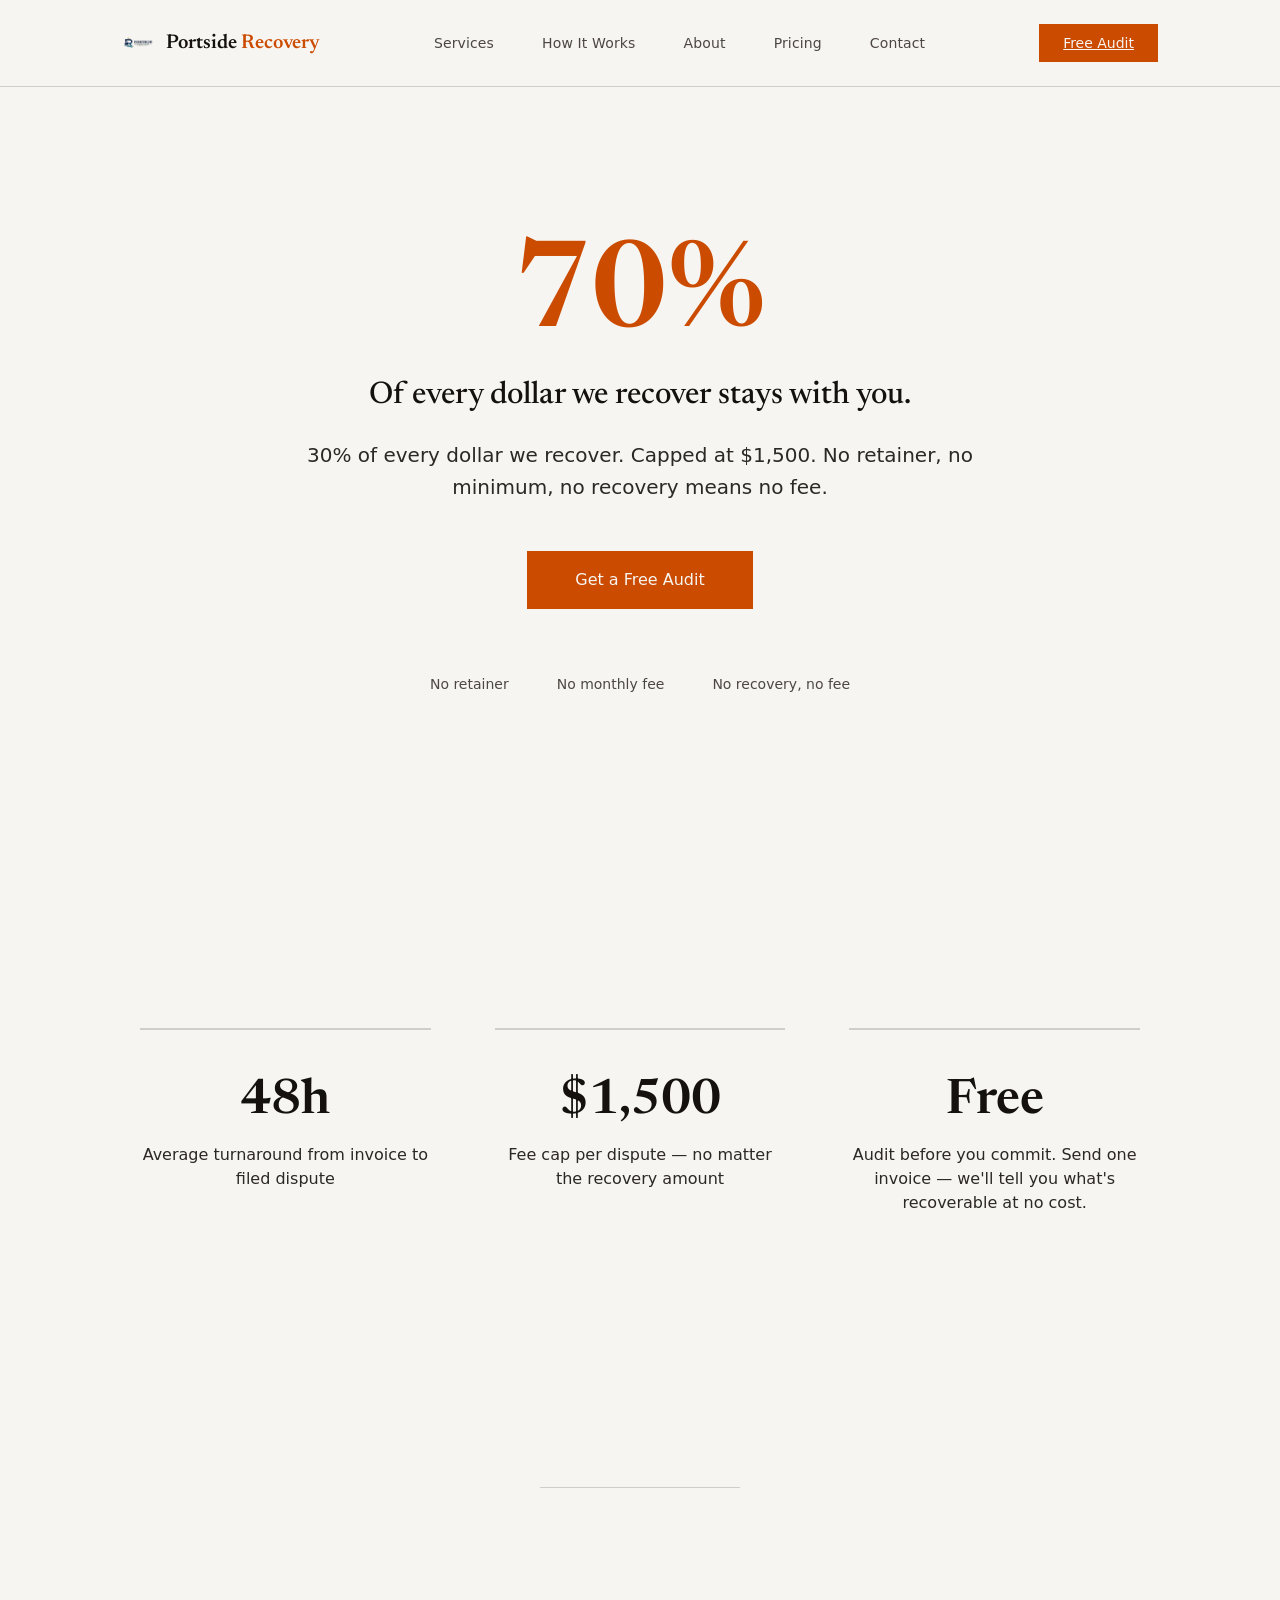
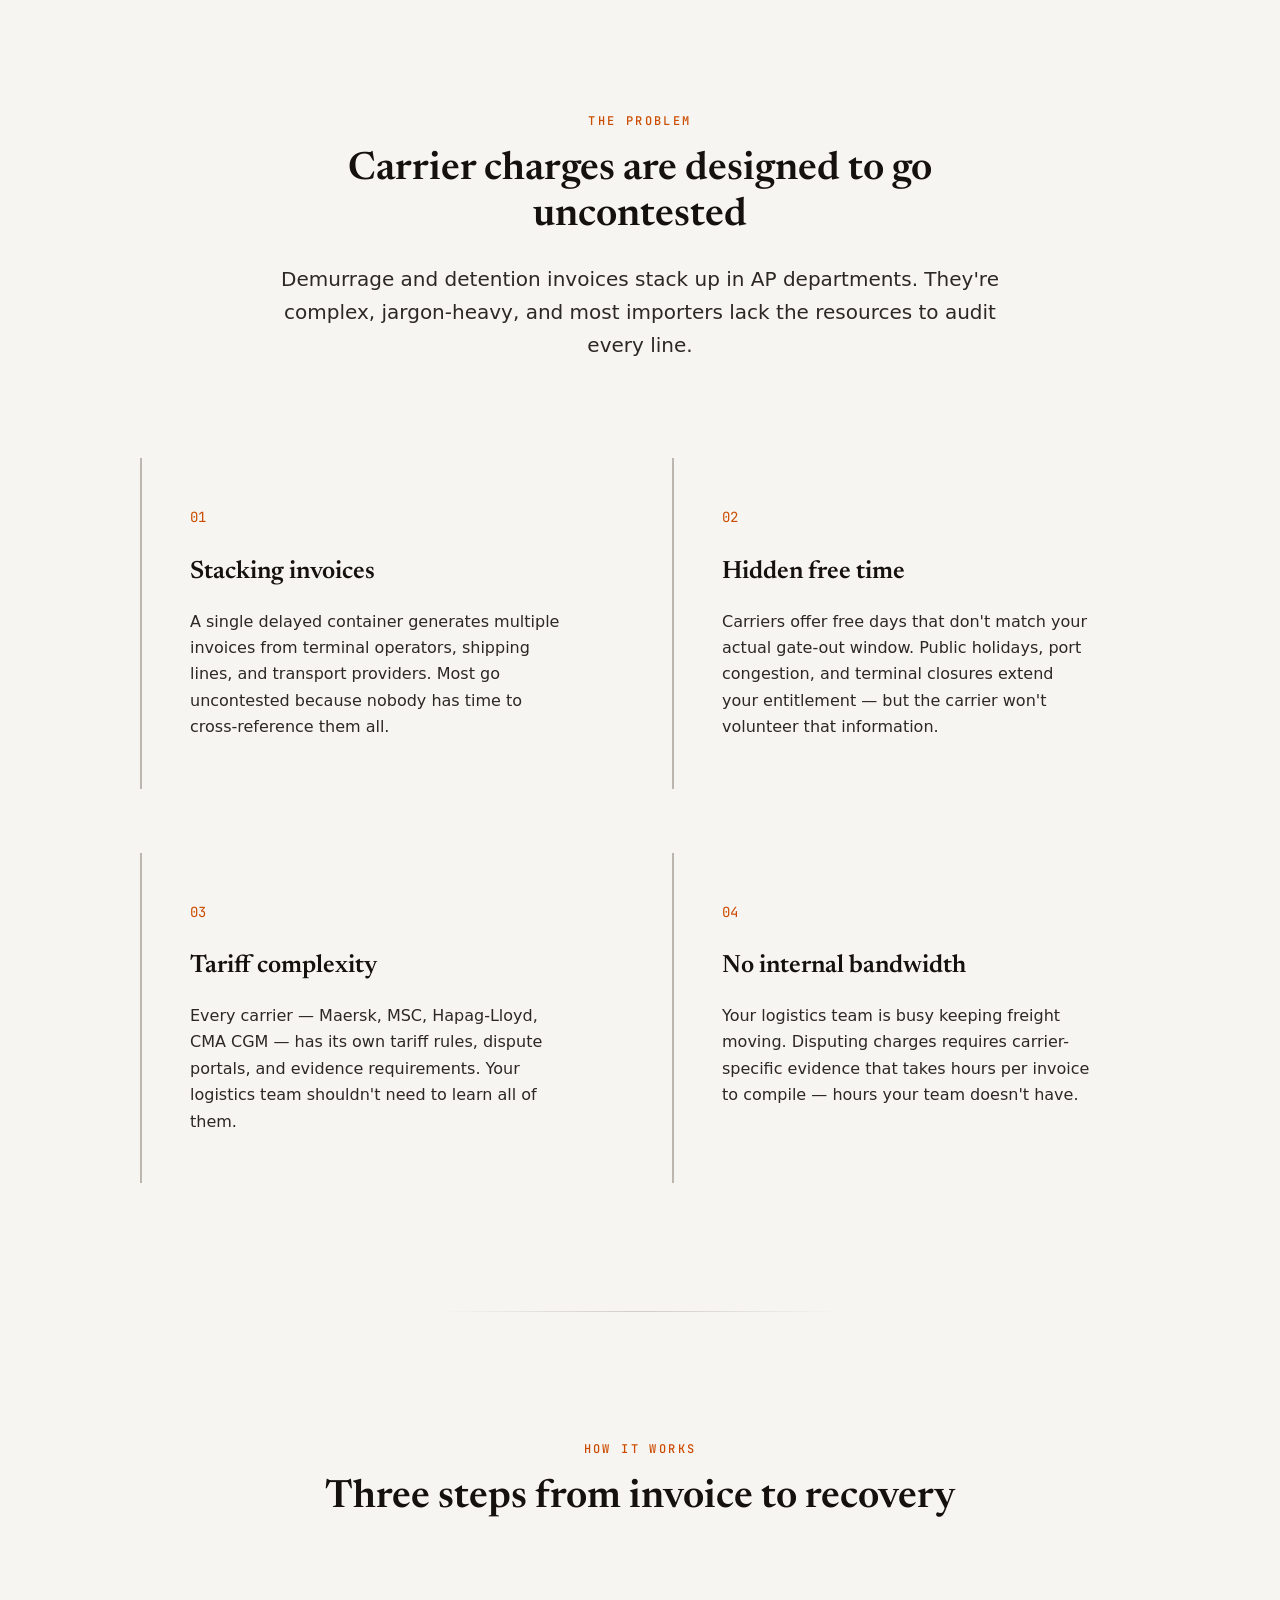
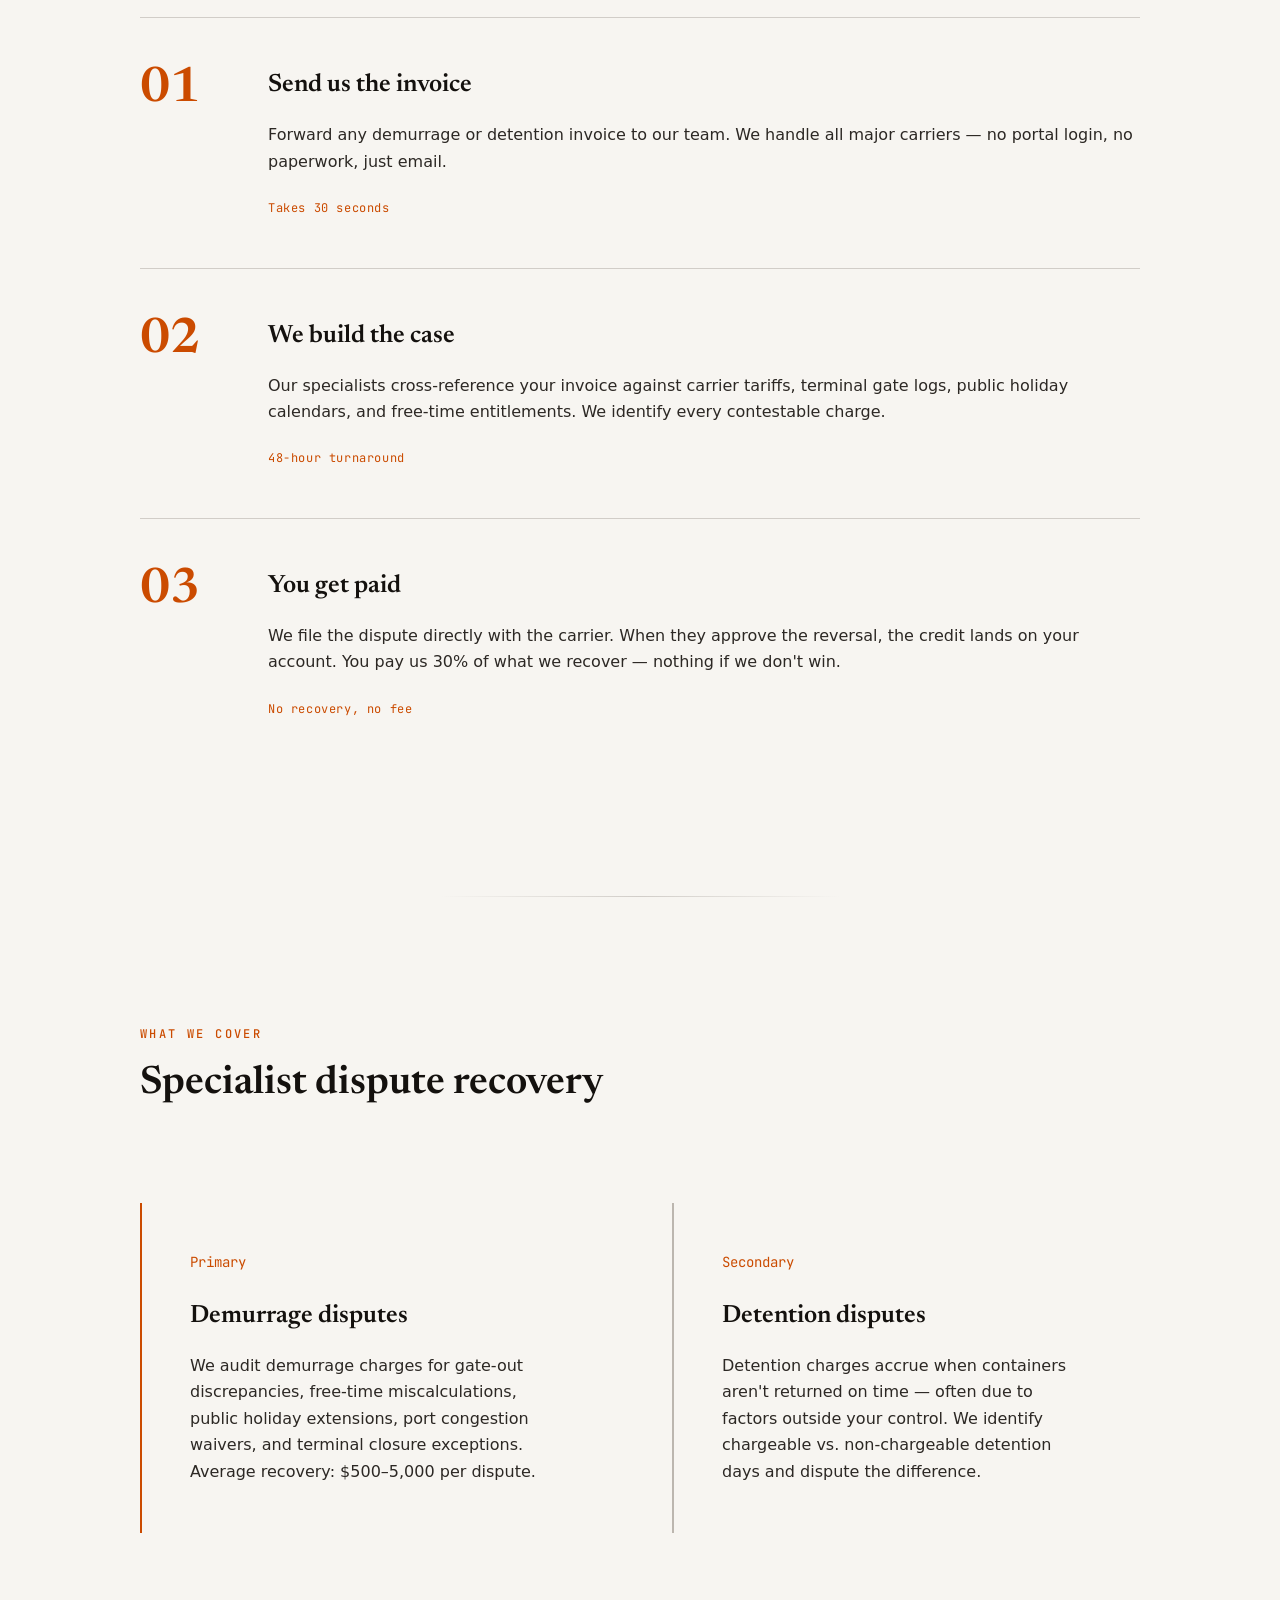
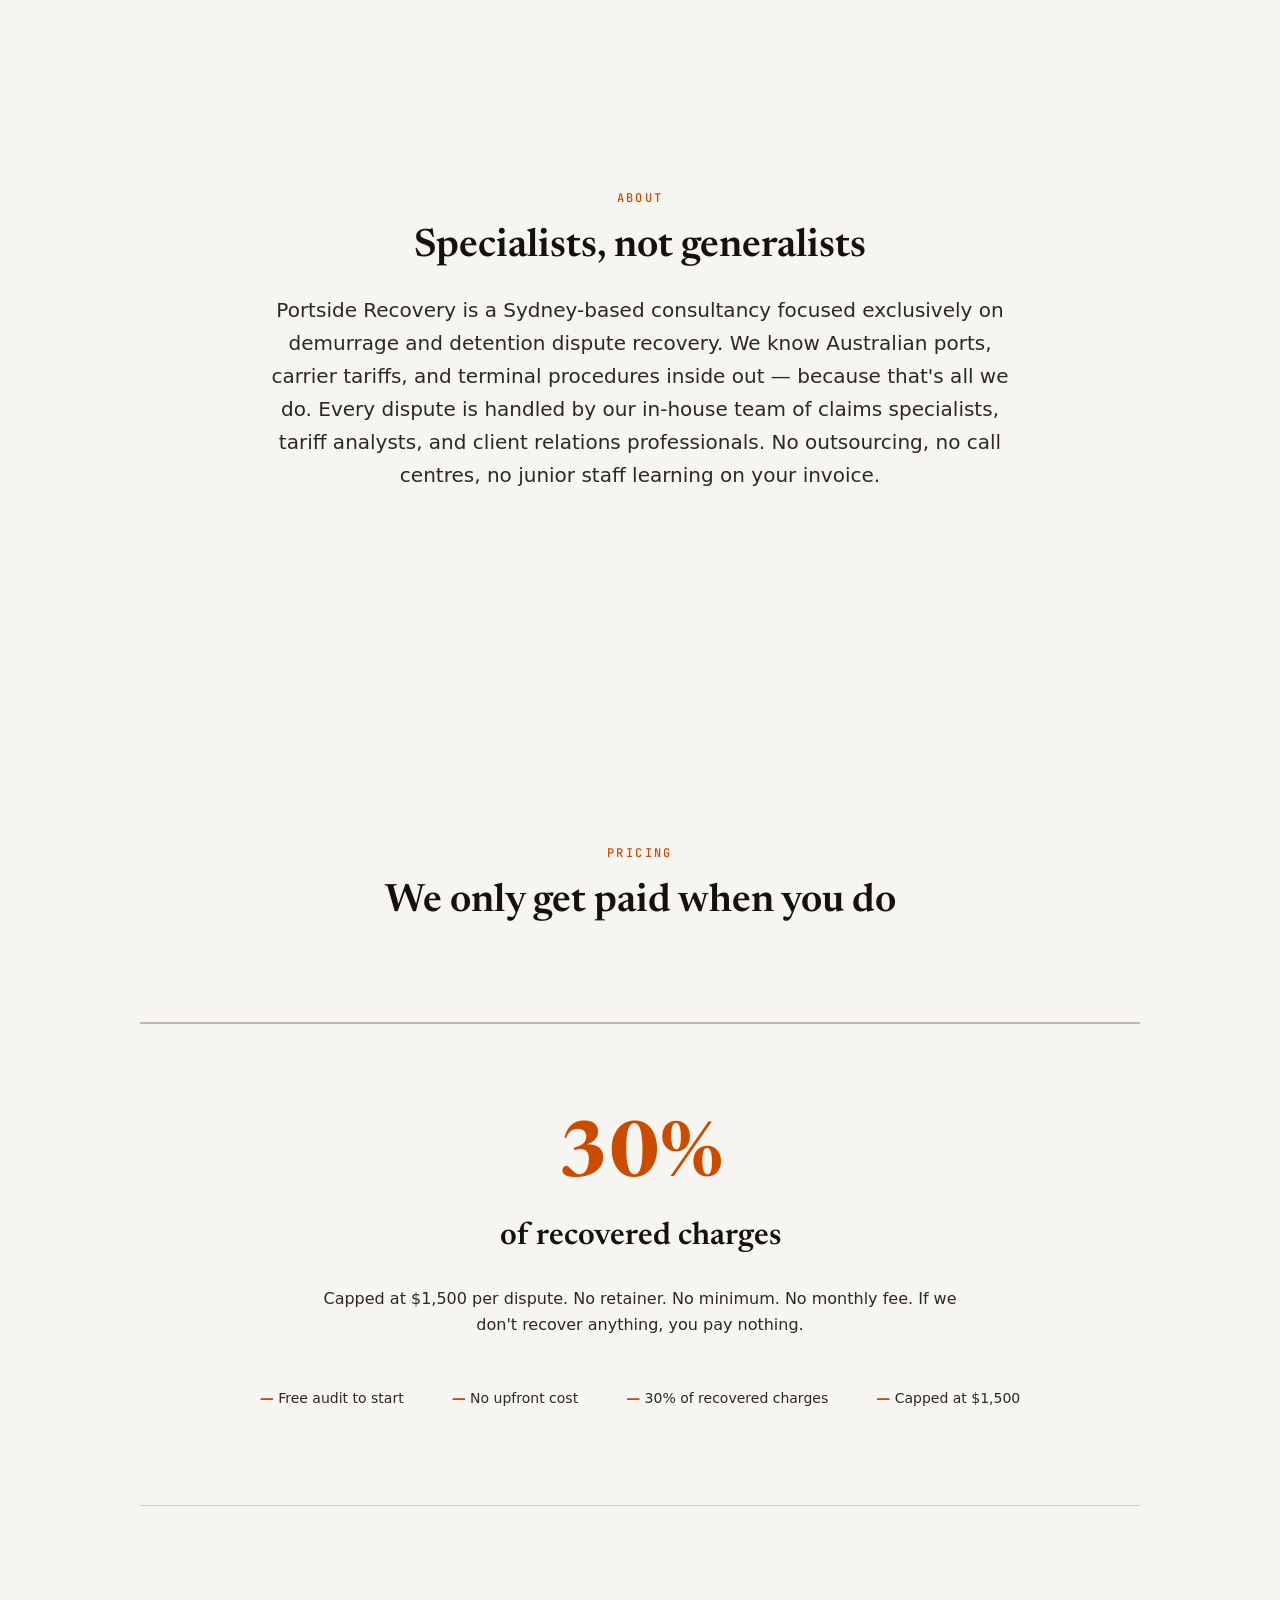
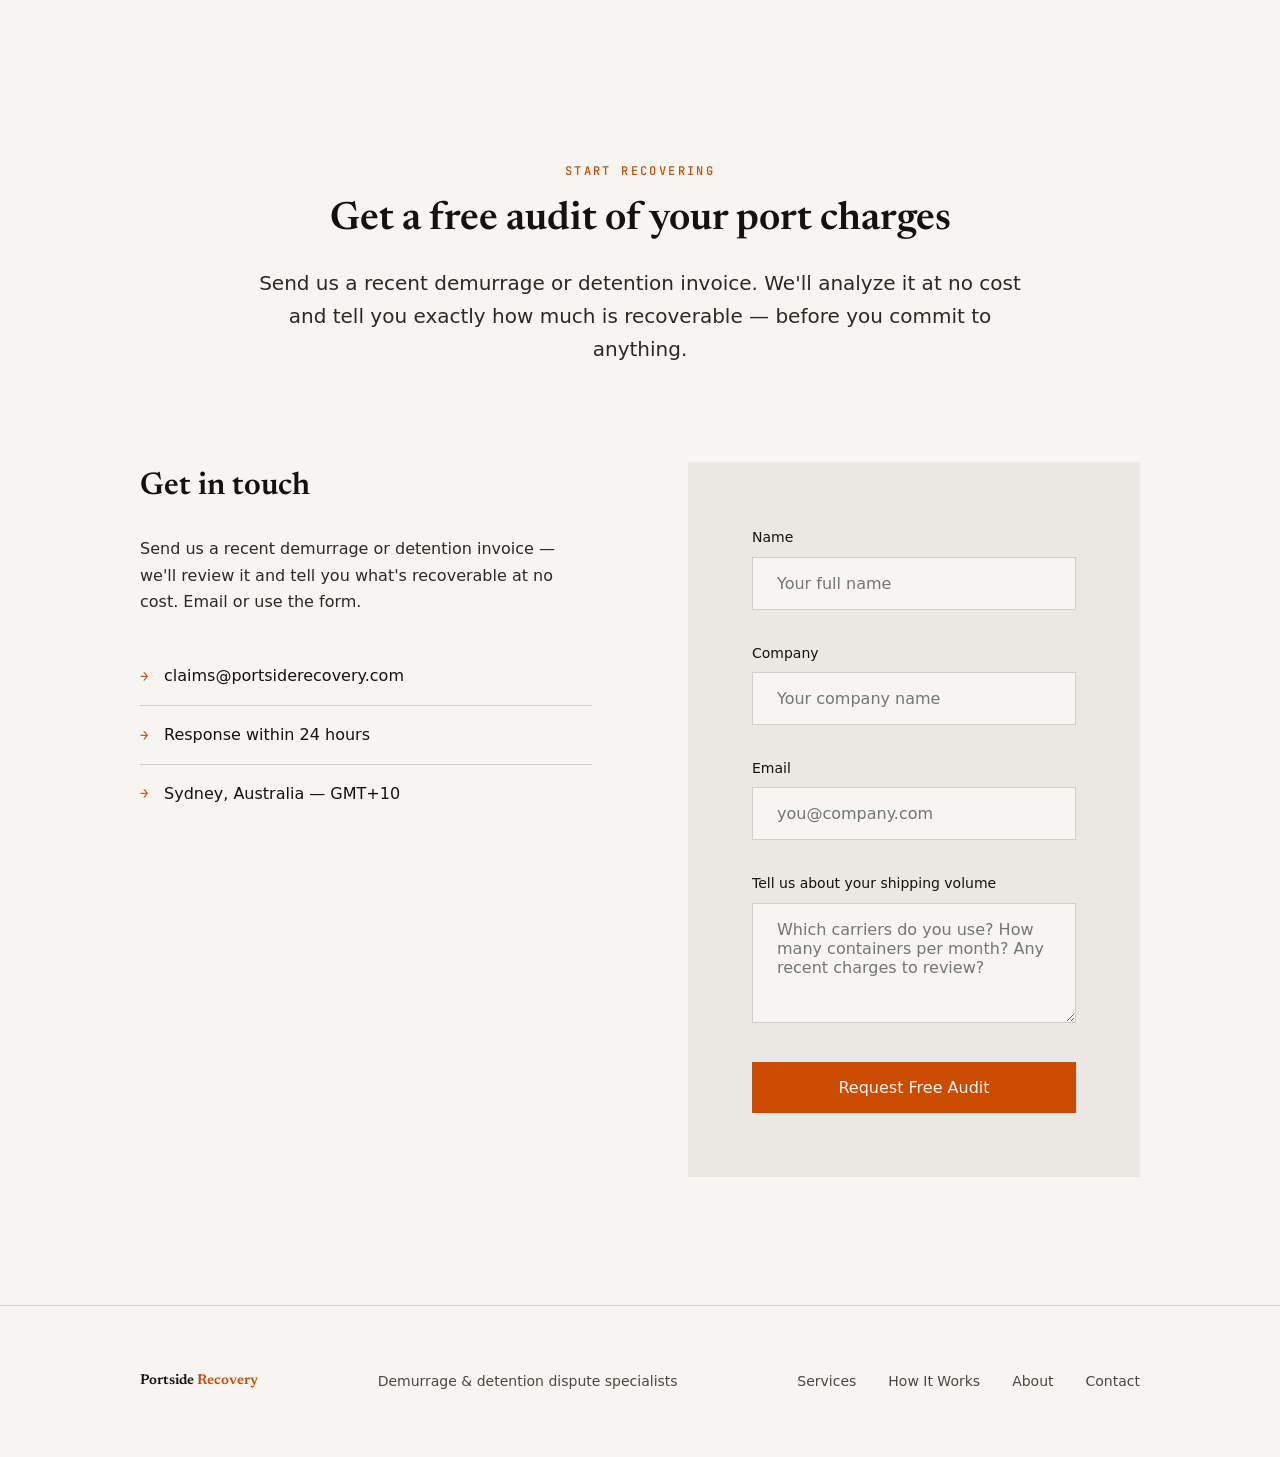
==== index.html @ 6f2d4f92 "Portside Recovery — Stat-Led Hallmark redesign - Stat-Led macrostructure, Newsprint theme - Fraunces" ====
<!DOCTYPE html>
<html lang="en">
<head>
  <meta charset="UTF-8">
  <meta name="viewport" content="width=device-width, initial-scale=1.0">
  <title>Portside Recovery — Demurrage Dispute Specialists</title>
  <meta name="description" content="Portside Recovery is an Australian logistics cost recovery consultancy. We dispute carrier demurrage and detention charges on behalf of importers — no recovery, no fee.">
  <link rel="icon" type="image/png" sizes="32x32" href="favicon-32.png">
  <link rel="apple-touch-icon" sizes="180x180" href="apple-touch-icon.png">
  <link rel="preconnect" href="https://fonts.googleapis.com">
  <link rel="preconnect" href="https://fonts.gstatic.com" crossorigin>
  <link href="https://fonts.googleapis.com/css2?family=Newsreader:ital,opsz,wght@0,6..72,400;0,6..72,500;0,6..72,600;0,6..72,700;1,6..72,400&family=JetBrains+Mono:wght@400;500&display=swap" rel="stylesheet">
  <link href="https://api.fontshare.com/v2/css?f[]=switzer@300,400,500,600,700&display=swap" rel="stylesheet">
  <link rel="stylesheet" href="tokens.css">
</head>
<body>

  <!-- N1a Minimal Nav -->
  <nav class="nav">
    <div class="nav-inner">
      <a href="#" class="nav-brand">
        <img src="logo.png" alt="Portside Recovery" class="nav-logo">
        <span class="nav-name">Portside <span>Recovery</span></span>
      </a>
      <ul class="nav-links">
        <li><a href="#what-we-do">Services</a></li>
        <li><a href="#how-it-works">How It Works</a></li>
        <li><a href="#about">About</a></li>
        <li><a href="#pricing">Pricing</a></li>
        <li><a href="#contact">Contact</a></li>
      </ul>
      <a href="#contact" class="nav-cta">Free Audit</a>
      <button class="nav-hamburger" id="hamburger" aria-label="Menu">☰</button>
    </div>
  </nav>

  <!-- Stat-Led Hero -->
  <section class="stat-hero">
    <div class="stat-hero-inner">
      <div class="stat-figure">70%</div>
      <h1 class="stat-headline">Of every dollar we recover stays with you.</h1>
      <p class="stat-qualifier">30% of every dollar we recover. Capped at $1,500. No retainer, no minimum, no recovery means no fee.</p>
      <a href="#contact" class="stat-cta">Get a Free Audit</a>
      <div class="stat-trust">
        <span>No retainer</span>
        <span>No monthly fee</span>
        <span>No recovery, no fee</span>
      </div>
    </div>
  </section>

  <!-- Supporting Stats -->
  <section class="stat-section">
    <div class="stat-section-inner">
      <div class="stat-grid">
        <div class="stat-block reveal">
          <div class="stat-num">48h</div>
          <p class="stat-label">Average turnaround from invoice to filed dispute</p>
        </div>
        <div class="stat-block reveal">
          <div class="stat-num">$1,500</div>
          <p class="stat-label">Fee cap per dispute — no matter the recovery amount</p>
        </div>
        <div class="stat-block reveal">
          <div class="stat-num">Free</div>
          <p class="stat-label">Audit before you commit. Send one invoice — we'll tell you what's recoverable at no cost.</p>
        </div>
      </div>
    </div>
  </section>

  <hr class="stat-hairline">

  <!-- The Problem -->
  <section class="stat-section" id="what-we-do">
    <div class="stat-section-inner">
      <div class="section-head centered">
        <p class="section-label">The Problem</p>
        <h2 class="section-title">Carrier charges are designed to go uncontested</h2>
        <p class="section-subtitle">Demurrage and detention invoices stack up in AP departments. They're complex, jargon-heavy, and most importers lack the resources to audit every line.</p>
      </div>
      <div class="features-grid">
        <div class="feature reveal">
          <span class="feature-num">01</span>
          <h3 class="feature-title">Stacking invoices</h3>
          <p class="feature-text">A single delayed container generates multiple invoices from terminal operators, shipping lines, and transport providers. Most go uncontested because nobody has time to cross-reference them all.</p>
        </div>
        <div class="feature reveal">
          <span class="feature-num">02</span>
          <h3 class="feature-title">Hidden free time</h3>
          <p class="feature-text">Carriers offer free days that don't match your actual gate-out window. Public holidays, port congestion, and terminal closures extend your entitlement — but the carrier won't volunteer that information.</p>
        </div>
        <div class="feature reveal">
          <span class="feature-num">03</span>
          <h3 class="feature-title">Tariff complexity</h3>
          <p class="feature-text">Every carrier — Maersk, MSC, Hapag-Lloyd, CMA CGM — has its own tariff rules, dispute portals, and evidence requirements. Your logistics team shouldn't need to learn all of them.</p>
        </div>
        <div class="feature reveal">
          <span class="feature-num">04</span>
          <h3 class="feature-title">No internal bandwidth</h3>
          <p class="feature-text">Your logistics team is busy keeping freight moving. Disputing charges requires carrier-specific evidence that takes hours per invoice to compile — hours your team doesn't have.</p>
        </div>
      </div>
    </div>
  </section>

  <div class="section-divider"></div>

  <!-- How It Works -->
  <section class="stat-section" id="how-it-works">
    <div class="stat-section-inner">
      <div class="section-head centered">
        <p class="section-label">How It Works</p>
        <h2 class="section-title">Three steps from invoice to recovery</h2>
      </div>
      <div class="steps">
        <div class="step reveal">
          <div>
            <h3 class="step-title">Send us the invoice</h3>
            <p class="step-text">Forward any demurrage or detention invoice to our team. We handle all major carriers — no portal login, no paperwork, just email.</p>
            <span class="step-badge">Takes 30 seconds</span>
          </div>
        </div>
        <div class="step reveal">
          <div>
            <h3 class="step-title">We build the case</h3>
            <p class="step-text">Our specialists cross-reference your invoice against carrier tariffs, terminal gate logs, public holiday calendars, and free-time entitlements. We identify every contestable charge.</p>
            <span class="step-badge">48-hour turnaround</span>
          </div>
        </div>
        <div class="step reveal">
          <div>
            <h3 class="step-title">You get paid</h3>
            <p class="step-text">We file the dispute directly with the carrier. When they approve the reversal, the credit lands on your account. You pay us 30% of what we recover — nothing if we don't win.</p>
            <span class="step-badge">No recovery, no fee</span>
          </div>
        </div>
      </div>
    </div>
  </section>

  <div class="section-divider"></div>

  <!-- Services -->
  <section class="stat-section" id="services">
    <div class="stat-section-inner">
      <div class="section-head">
        <p class="section-label">What We Cover</p>
        <h2 class="section-title">Specialist dispute recovery</h2>
      </div>
      <div class="features-grid">
        <div class="feature reveal" style="border-left-color: var(--color-accent);">
          <span class="feature-num">Primary</span>
          <h3 class="feature-title">Demurrage disputes</h3>
          <p class="feature-text">We audit demurrage charges for gate-out discrepancies, free-time miscalculations, public holiday extensions, port congestion waivers, and terminal closure exceptions. Average recovery: $500–5,000 per dispute.</p>
        </div>
        <div class="feature reveal">
          <span class="feature-num">Secondary</span>
          <h3 class="feature-title">Detention disputes</h3>
          <p class="feature-text">Detention charges accrue when containers aren't returned on time — often due to factors outside your control. We identify chargeable vs. non-chargeable detention days and dispute the difference.</p>
        </div>
      </div>
    </div>
  </section>

  <!-- About -->
  <section class="stat-section" id="about">
    <div class="stat-section-inner">
      <div class="section-head centered">
        <p class="section-label">About</p>
        <h2 class="section-title">Specialists, not generalists</h2>
        <p class="section-subtitle">Portside Recovery is a Sydney-based consultancy focused exclusively on demurrage and detention dispute recovery. We know Australian ports, carrier tariffs, and terminal procedures inside out — because that's all we do. Every dispute is handled by our in-house team of claims specialists, tariff analysts, and client relations professionals. No outsourcing, no call centres, no junior staff learning on your invoice.</p>
      </div>
    </div>
  </section>

  <!-- Pricing -->
  <section class="stat-section" id="pricing">
    <div class="stat-section-inner">
      <div class="section-head centered">
        <p class="section-label">Pricing</p>
        <h2 class="section-title">We only get paid when you do</h2>
      </div>
      <div class="pricing-banner reveal">
        <div class="pricing-stat">30%</div>
        <p class="pricing-title">of recovered charges</p>
        <p class="pricing-detail">Capped at $1,500 per dispute. No retainer. No minimum. No monthly fee. If we don't recover anything, you pay nothing.</p>
        <div class="pricing-features">
          <span><span class="pricing-check">—</span> Free audit to start</span>
          <span><span class="pricing-check">—</span> No upfront cost</span>
          <span><span class="pricing-check">—</span> 30% of recovered charges</span>
          <span><span class="pricing-check">—</span> Capped at $1,500</span>
        </div>
      </div>
    </div>
  </section>

  <!-- Contact -->
  <section class="stat-section" id="contact">
    <div class="stat-section-inner">
      <div class="section-head centered">
        <p class="section-label">Start Recovering</p>
        <h2 class="section-title">Get a free audit of your port charges</h2>
        <p class="section-subtitle">Send us a recent demurrage or detention invoice. We'll analyze it at no cost and tell you exactly how much is recoverable — before you commit to anything.</p>
      </div>
      <div class="contact-grid">
        <div class="contact-info reveal">
          <h3>Get in touch</h3>
          <p>Send us a recent demurrage or detention invoice — we'll review it and tell you what's recoverable at no cost. Email or use the form.</p>
          <ul class="contact-list">
            <li><span class="contact-icon">→</span> claims@portsiderecovery.com</li>
            <li><span class="contact-icon">→</span> Response within 24 hours</li>
            <li><span class="contact-icon">→</span> Sydney, Australia — GMT+10</li>
          </ul>
        </div>
        <form class="contact-form reveal" id="contactForm">
          <div class="form-group"><label class="form-label" for="name">Name</label><input class="form-input" type="text" id="name" placeholder="Your full name" required></div>
          <div class="form-group"><label class="form-label" for="company">Company</label><input class="form-input" type="text" id="company" placeholder="Your company name" required></div>
          <div class="form-group"><label class="form-label" for="email">Email</label><input class="form-input" type="email" id="email" placeholder="you@company.com" required></div>
          <div class="form-group"><label class="form-label" for="message">Tell us about your shipping volume</label><textarea class="form-textarea" id="message" placeholder="Which carriers do you use? How many containers per month? Any recent charges to review?" required></textarea></div>
          <button type="submit" class="form-submit">Request Free Audit</button>
          <p class="form-success" id="formSuccess">Thanks — we'll review your enquiry and get back to you within 24 hours.</p>
        </form>
      </div>
    </div>
  </section>

  <!-- Footer (Ft2) -->
  <footer class="footer">
    <div class="footer-inner">
      <span class="footer-brand">Portside <span>Recovery</span></span>
      <span>Demurrage &amp; detention dispute specialists</span>
      <ul class="footer-links">
        <li><a href="#what-we-do">Services</a></li>
        <li><a href="#how-it-works">How It Works</a></li>
        <li><a href="#about">About</a></li>
        <li><a href="#contact">Contact</a></li>
      </ul>
    </div>
  </footer>

  <script>
    // Scroll reveal
    const observer = new IntersectionObserver((entries) => {
      entries.forEach(e => { if (e.isIntersecting) e.target.classList.add('visible'); });
    }, { threshold: 0.12, rootMargin: '0px 0px -30px 0px' });
    document.querySelectorAll('.reveal').forEach(el => observer.observe(el));

    // Active nav
    const sections = document.querySelectorAll('section[id]');
    const navs = document.querySelectorAll('.nav-links a');
    window.addEventListener('scroll', () => {
      let c = '';
      sections.forEach(s => { if (window.scrollY >= s.offsetTop - 140) c = s.getAttribute('id'); });
      navs.forEach(l => l.classList.toggle('active', l.getAttribute('href') === '#' + c));
    });

    // Contact form — show success message
    document.getElementById('contactForm').addEventListener('submit', function(e) {
      e.preventDefault();
      this.querySelector('.form-submit').textContent = 'Sent ✓';
      this.querySelector('.form-submit').style.background = 'var(--color-ink)';
      document.getElementById('formSuccess').classList.add('visible');
    });

    // Mobile hamburger
    const hamburger = document.getElementById('hamburger');
    const navLinks = document.querySelector('.nav-links');
    let menuOpen = false;
    hamburger.addEventListener('click', () => {
      menuOpen = !menuOpen;
      navLinks.style.display = menuOpen ? 'flex' : '';
      navLinks.style.flexDirection = menuOpen ? 'column' : '';
      navLinks.style.position = menuOpen ? 'absolute' : '';
      navLinks.style.top = menuOpen ? '68px' : '';
      navLinks.style.left = menuOpen ? '0' : '';
      navLinks.style.right = menuOpen ? '0' : '';
      navLinks.style.background = menuOpen ? 'var(--color-paper)' : '';
      navLinks.style.padding = menuOpen ? 'var(--space-lg) var(--space-lg)' : '';
      navLinks.style.gap = menuOpen ? 'var(--space-md)' : '';
      navLinks.style.borderBottom = menuOpen ? '1px solid var(--color-rule-dim)' : '';
    });
  </script>
</body>
</html>
---- tokens.css ----
/* Hallmark · genre: editorial · macrostructure: Stat-Led · theme: Newsprint · enrichment: none · nav: N1a · footer: Ft2
 * pre-emit critique: P5 H5 E5 S5 R5 V5
 * anchor hue: 45 (warm amber) · paper: oklch(96% 0.008 80) · ink: oklch(18% 0.008 70) · accent: oklch(58% 0.18 45)
 * display: Newsreader · body: Switzer · outlier: JetBrains Mono
 * diversification: differs from Marquee Hero / Almanac on macrostructure + paper band + display style
 */

:root {
  --color-paper:    oklch(97% 0.006 80);
  --color-paper-2:  oklch(93% 0.008 80);
  --color-paper-3:  oklch(88% 0.010 80);
  --color-rule:     oklch(78% 0.012 75);
  --color-rule-dim: oklch(85% 0.008 75);
  --color-neutral:  oklch(50% 0.010 70);
  --color-muted:    oklch(40% 0.010 65);
  --color-ink:      oklch(18% 0.008 70);
  --color-ink-dim:  oklch(28% 0.010 70);
  --color-accent:   oklch(58% 0.18 45);
  --color-accent-dim: oklch(50% 0.14 45);
  --color-focus:    oklch(65% 0.20 45);

  --font-display:  'Newsreader', 'Source Serif 4', ui-serif, Georgia, serif;
  --font-body:     'Switzer', 'Inter', system-ui, -apple-system, sans-serif;
  --font-outlier:  'JetBrains Mono', ui-monospace, 'Cascadia Code', monospace;

  --text-xs:     0.75rem;
  --text-sm:     0.875rem;
  --text-base:   1rem;
  --text-lg:     1.25rem;
  --text-xl:     1.563rem;
  --text-2xl:    1.953rem;
  --text-3xl:    2.441rem;
  --text-4xl:    3.052rem;
  --text-display-s: 3.815rem;
  --text-display:   4.768rem;
  --text-display-l: 5.96rem;
  --text-display-xl: 7.45rem;

  --space-3xs: 0.25rem;
  --space-2xs: 0.5rem;
  --space-xs:  0.75rem;
  --space-sm:  1rem;
  --space-md:  1.5rem;
  --space-lg:  2rem;
  --space-xl:  3rem;
  --space-2xl: 4rem;
  --space-3xl: 6rem;
  --space-4xl: 8rem;

  --ease-out:    cubic-bezier(0.16, 1, 0.3, 1);
  --ease-in:     cubic-bezier(0.4, 0, 1, 1);
  --ease-in-out: cubic-bezier(0.65, 0, 0.35, 1);
  --dur-fast:    150ms;
  --dur-base:    300ms;
  --dur-slow:    600ms;
  --dur-counter: 500ms;

  --radius-sm:  2px;
  --radius-md:  4px;

  --measure: 65ch;
  --measure-wide: 75ch;
}

*, *::before, *::after { box-sizing: border-box; margin: 0; padding: 0; }

html {
  scroll-behavior: smooth;
  overflow-x: clip;
  background: var(--color-paper);
  color: var(--color-ink);
  -webkit-font-smoothing: antialiased;
}

body {
  overflow-x: clip;
  font-family: var(--font-body);
  font-size: var(--text-base);
  line-height: 1.6;
  font-weight: 400;
}

/* ── N1a Minimal Nav ──────────────────────── */
.nav {
  position: fixed;
  top: 0; left: 0; right: 0;
  z-index: 100;
  background: oklch(97% 0.006 80 / 0.92);
  backdrop-filter: blur(12px);
  -webkit-backdrop-filter: blur(12px);
  border-bottom: 1px solid var(--color-rule-dim);
}

.nav-inner {
  max-width: 1100px;
  margin: 0 auto;
  padding: var(--space-md) var(--space-lg);
  display: flex;
  align-items: center;
  justify-content: space-between;
}

.nav-brand {
  display: flex;
  align-items: center;
  gap: var(--space-xs);
  text-decoration: none;
}

.nav-logo { height: 32px; width: auto; }

.nav-name {
  font-family: var(--font-display);
  font-size: var(--text-lg);
  font-weight: 600;
  color: var(--color-ink);
}

.nav-name span { color: var(--color-accent); }

.nav-links {
  display: flex;
  gap: var(--space-xl);
  list-style: none;
}

.nav-links a {
  text-decoration: none;
  font-size: var(--text-sm);
  font-weight: 500;
  color: var(--color-muted);
  letter-spacing: 0.01em;
  transition: color var(--dur-fast) var(--ease-out);
}

.nav-links a:hover,
.nav-links a.active { color: var(--color-ink); }

.nav-cta {
  padding: var(--space-2xs) var(--space-md);
  font-family: var(--font-body);
  font-size: var(--text-sm);
  font-weight: 500;
  background: var(--color-accent);
  color: var(--color-paper);
  border: none;
  cursor: pointer;
  transition: background var(--dur-fast) var(--ease-out);
}

.nav-cta:hover { background: var(--color-accent-dim); }
.nav-cta:focus-visible { outline: 2px solid var(--color-focus); outline-offset: 2px; }

/* ── Stat-Led Hero ────────────────────────── */
.stat-hero {
  min-height: 100vh;
  display: flex;
  align-items: center;
  justify-content: center;
  padding: 120px var(--space-lg) 80px;
  background: var(--color-paper);
}

.stat-hero-inner {
  text-align: center;
  max-width: 700px;
}

.stat-figure {
  font-family: var(--font-display);
  font-size: clamp(var(--text-display-l), 14vw, var(--text-display-xl));
  font-weight: 600;
  line-height: 0.9;
  color: var(--color-accent);
  font-variant-numeric: tabular-nums;
  margin-bottom: var(--space-md);
}

.stat-headline {
  font-family: var(--font-display);
  font-size: var(--text-2xl);
  font-weight: 500;
  line-height: 1.25;
  color: var(--color-ink);
  margin-bottom: var(--space-md);
}

.stat-qualifier {
  font-size: var(--text-lg);
  color: var(--color-ink-dim);
  line-height: 1.6;
  max-width: var(--measure);
  margin: 0 auto var(--space-xl);
}

.stat-cta {
  display: inline-flex;
  align-items: center;
  gap: var(--space-2xs);
  padding: var(--space-sm) var(--space-xl);
  font-family: var(--font-body);
  font-size: var(--text-base);
  font-weight: 500;
  background: var(--color-accent);
  color: var(--color-paper);
  border: none;
  text-decoration: none;
  cursor: pointer;
  transition: background var(--dur-fast) var(--ease-out);
}

.stat-cta:hover { background: var(--color-accent-dim); }
.stat-cta:focus-visible { outline: 2px solid var(--color-focus); outline-offset: 2px; }

.stat-trust {
  display: flex;
  justify-content: center;
  gap: var(--space-xl);
  margin-top: var(--space-2xl);
  font-size: var(--text-sm);
  color: var(--color-muted);
  flex-wrap: wrap;
}

/* ── Supporting Stats ─────────────────────── */
.stat-section {
  padding: var(--space-4xl) var(--space-lg);
}

.stat-section-inner {
  max-width: 1000px;
  margin: 0 auto;
}

.stat-grid {
  display: grid;
  grid-template-columns: repeat(3, 1fr);
  gap: var(--space-2xl);
}

.stat-block {
  text-align: center;
  padding: var(--space-xl) 0;
  border-top: 2px solid var(--color-rule-dim);
}

.stat-num {
  font-family: var(--font-display);
  font-size: var(--text-4xl);
  font-weight: 600;
  color: var(--color-ink);
  line-height: 1;
  margin-bottom: var(--space-sm);
}

.stat-label {
  font-size: var(--text-base);
  color: var(--color-ink-dim);
  line-height: 1.5;
}

.stat-hairline {
  height: 1px;
  background: var(--color-rule-dim);
  border: none;
  margin: var(--space-3xl) auto;
  max-width: 200px;
}

/* ── Section Head ─────────────────────────── */
.section-head {
  margin-bottom: var(--space-3xl);
  max-width: var(--measure-wide);
}

.section-head.centered {
  text-align: center;
  margin-left: auto;
  margin-right: auto;
}

.section-label {
  font-family: var(--font-outlier);
  font-size: var(--text-xs);
  font-weight: 500;
  letter-spacing: 0.2em;
  text-transform: uppercase;
  color: var(--color-accent);
  margin-bottom: var(--space-sm);
}

.section-title {
  font-family: var(--font-display);
  font-size: var(--text-3xl);
  font-weight: 600;
  line-height: 1.18;
  color: var(--color-ink);
  margin-bottom: var(--space-md);
}

.section-subtitle {
  font-size: var(--text-lg);
  color: var(--color-ink-dim);
  line-height: 1.65;
}

/* ── Features ─────────────────────────────── */
.features-grid {
  display: grid;
  grid-template-columns: repeat(2, 1fr);
  gap: var(--space-2xl);
}

.feature {
  padding: var(--space-xl);
  border-left: 2px solid var(--color-rule);
}

.feature-num {
  font-family: var(--font-outlier);
  font-size: var(--text-sm);
  color: var(--color-accent);
  margin-bottom: var(--space-md);
  display: block;
}

.feature-title {
  font-family: var(--font-display);
  font-size: var(--text-xl);
  font-weight: 600;
  color: var(--color-ink);
  margin-bottom: var(--space-sm);
}

.feature-text {
  font-size: var(--text-base);
  color: var(--color-ink-dim);
  line-height: 1.65;
}

/* ── Steps ────────────────────────────────── */
.steps {
  counter-reset: step;
}

.step {
  padding: var(--space-xl) 0;
  border-top: 1px solid var(--color-rule-dim);
  counter-increment: step;
  display: grid;
  grid-template-columns: 80px 1fr;
  gap: var(--space-xl);
  align-items: start;
}

.step::before {
  content: '0' counter(step);
  font-family: var(--font-display);
  font-size: var(--text-4xl);
  font-weight: 600;
  color: var(--color-accent);
  line-height: 1;
}

.step-title {
  font-family: var(--font-display);
  font-size: var(--text-xl);
  font-weight: 600;
  color: var(--color-ink);
  margin-bottom: var(--space-sm);
}

.step-text {
  font-size: var(--text-base);
  color: var(--color-ink-dim);
  line-height: 1.65;
}

.step-badge {
  display: inline-block;
  margin-top: var(--space-md);
  font-family: var(--font-outlier);
  font-size: var(--text-xs);
  color: var(--color-accent);
  letter-spacing: 0.05em;
}

/* ── Pricing ──────────────────────────────── */
.pricing-banner {
  padding: var(--space-3xl) var(--space-2xl);
  text-align: center;
  border-top: 2px solid var(--color-rule);
  border-bottom: 1px solid var(--color-rule-dim);
}

.pricing-stat {
  font-family: var(--font-display);
  font-size: clamp(var(--text-4xl), 8vw, var(--text-display));
  font-weight: 700;
  color: var(--color-accent);
  line-height: 1;
  margin-bottom: var(--space-sm);
}

.pricing-title {
  font-family: var(--font-display);
  font-size: var(--text-2xl);
  font-weight: 600;
  color: var(--color-ink);
  margin-bottom: var(--space-md);
}

.pricing-detail {
  font-size: var(--text-base);
  color: var(--color-ink-dim);
  max-width: var(--measure);
  margin: 0 auto;
  line-height: 1.65;
}

.pricing-features {
  display: flex;
  justify-content: center;
  gap: var(--space-xl);
  margin-top: var(--space-xl);
  flex-wrap: wrap;
  font-size: var(--text-sm);
  color: var(--color-ink-dim);
}

.pricing-check { color: var(--color-accent); font-weight: 600; }

/* ── Contact ──────────────────────────────── */
.contact-grid {
  display: grid;
  grid-template-columns: 1fr 1fr;
  gap: var(--space-3xl);
  align-items: start;
}

.contact-info h3 {
  font-family: var(--font-display);
  font-size: var(--text-2xl);
  font-weight: 600;
  color: var(--color-ink);
  margin-bottom: var(--space-md);
}

.contact-info p {
  font-size: var(--text-base);
  color: var(--color-ink-dim);
  line-height: 1.65;
  margin-bottom: var(--space-lg);
}

.contact-list { list-style: none; }

.contact-list li {
  font-size: var(--text-base);
  color: var(--color-ink);
  padding: var(--space-sm) 0;
  border-bottom: 1px solid var(--color-rule-dim);
  display: flex;
  align-items: center;
  gap: var(--space-sm);
}

.contact-list li:last-child { border-bottom: none; }
.contact-icon { color: var(--color-accent); font-family: var(--font-outlier); font-size: var(--text-sm); }

.contact-form {
  padding: var(--space-2xl);
  background: var(--color-paper-2);
}

.form-group { margin-bottom: var(--space-lg); }

.form-label {
  display: block;
  font-size: var(--text-sm);
  font-weight: 500;
  color: var(--color-ink);
  margin-bottom: var(--space-2xs);
}

.form-input,
.form-textarea {
  width: 100%;
  padding: var(--space-sm) var(--space-md);
  background: var(--color-paper);
  border: 1px solid var(--color-rule-dim);
  color: var(--color-ink);
  font-family: var(--font-body);
  font-size: var(--text-base);
  transition: border-color var(--dur-fast) var(--ease-out);
  outline: none;
}

.form-input:focus,
.form-textarea:focus { border-color: var(--color-accent); }

.form-input:focus-visible,
.form-textarea:focus-visible {
  border-color: var(--color-accent);
  outline: 2px solid var(--color-focus);
  outline-offset: 1px;
}

.form-textarea { resize: vertical; min-height: 120px; }

.form-submit {
  width: 100%;
  padding: var(--space-sm) var(--space-xl);
  background: var(--color-accent);
  color: var(--color-paper);
  border: none;
  font-family: var(--font-body);
  font-size: var(--text-base);
  font-weight: 500;
  cursor: pointer;
  transition: background var(--dur-fast) var(--ease-out);
}

.form-submit:hover { background: var(--color-accent-dim); }
.form-submit:focus-visible { outline: 2px solid var(--color-focus); outline-offset: 2px; }

.form-success {
  display: none;
  margin-top: var(--space-md);
  padding: var(--space-sm) var(--space-md);
  background: var(--color-paper-2);
  border-left: 3px solid var(--color-accent);
  font-size: var(--text-sm);
  color: var(--color-ink);
  line-height: 1.5;
}

.form-success.visible { display: block; }

/* ── Mobile Nav ───────────────────────────── */
.nav-hamburger {
  display: none;
  background: none;
  border: none;
  cursor: pointer;
  padding: var(--space-2xs);
  color: var(--color-ink);
}

/* ── Divider ──────────────────────────────── */
.section-divider {
  height: 1px;
  background: linear-gradient(90deg, transparent, var(--color-rule-dim), transparent);
  border: none;
  max-width: 400px;
  margin: 0 auto;
}

/* ── Footer (Ft2) ─────────────────────────── */
.footer {
  border-top: 1px solid var(--color-rule-dim);
  padding: var(--space-2xl) var(--space-lg);
}

.footer-inner {
  max-width: 1000px;
  margin: 0 auto;
  display: flex;
  justify-content: space-between;
  align-items: center;
  flex-wrap: wrap;
  gap: var(--space-md);
  font-size: var(--text-sm);
  color: var(--color-muted);
}

.footer-brand {
  font-family: var(--font-display);
  font-weight: 600;
  color: var(--color-ink);
}

.footer-brand span { color: var(--color-accent); }

.footer-links { display: flex; gap: var(--space-lg); list-style: none; }

.footer-links a {
  color: var(--color-muted);
  text-decoration: none;
  transition: color var(--dur-fast) var(--ease-out);
}

.footer-links a:hover { color: var(--color-accent); }

/* ── Reveal ───────────────────────────────── */
.reveal {
  opacity: 0;
  transform: translateY(20px);
  transition: opacity var(--dur-slow) var(--ease-out),
              transform var(--dur-slow) var(--ease-out);
}

.reveal.visible { opacity: 1; transform: translateY(0); }

@media (prefers-reduced-motion: reduce) {
  .reveal { transition: opacity 150ms var(--ease-out); transform: none; }
  .reveal.visible { opacity: 1; }
  html { scroll-behavior: auto; }
}

/* ── Responsive ───────────────────────────── */
@media (max-width: 768px) {
  .stat-grid, .features-grid { grid-template-columns: 1fr; }
  .contact-grid { grid-template-columns: 1fr; }
  .step { grid-template-columns: 1fr; }
  .nav-links { display: none; }
  .nav-hamburger { display: block; }
  .section-head { text-align: left; }
  .stat-figure { font-size: clamp(var(--text-display), 12vw, var(--text-display-l)); }
}

@media (max-width: 414px) {
  .stat-hero { padding: 100px var(--space-md) 60px; }
  .stat-section { padding: var(--space-3xl) var(--space-md); }
  .section-title { font-size: var(--text-2xl); }
  .footer-inner { flex-direction: column; text-align: center; }
  .footer-links { flex-wrap: wrap; justify-content: center; }
}
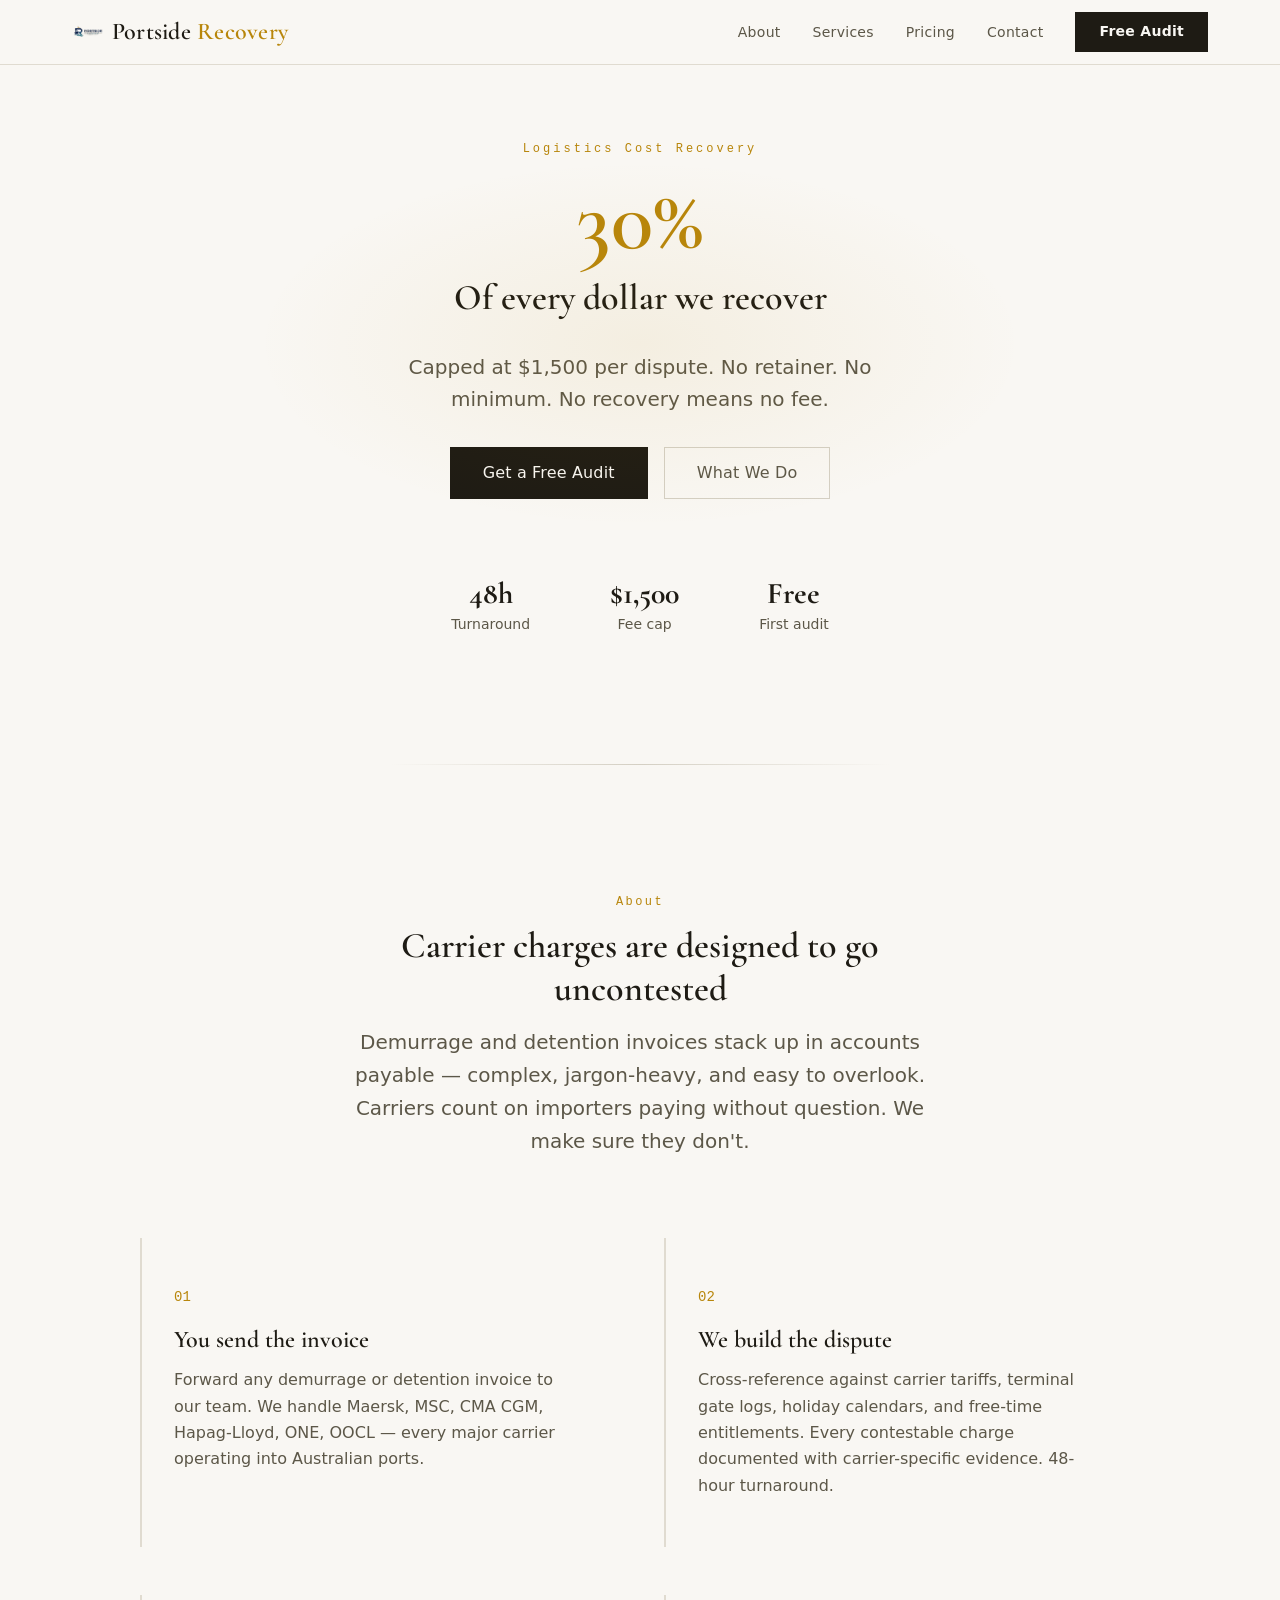
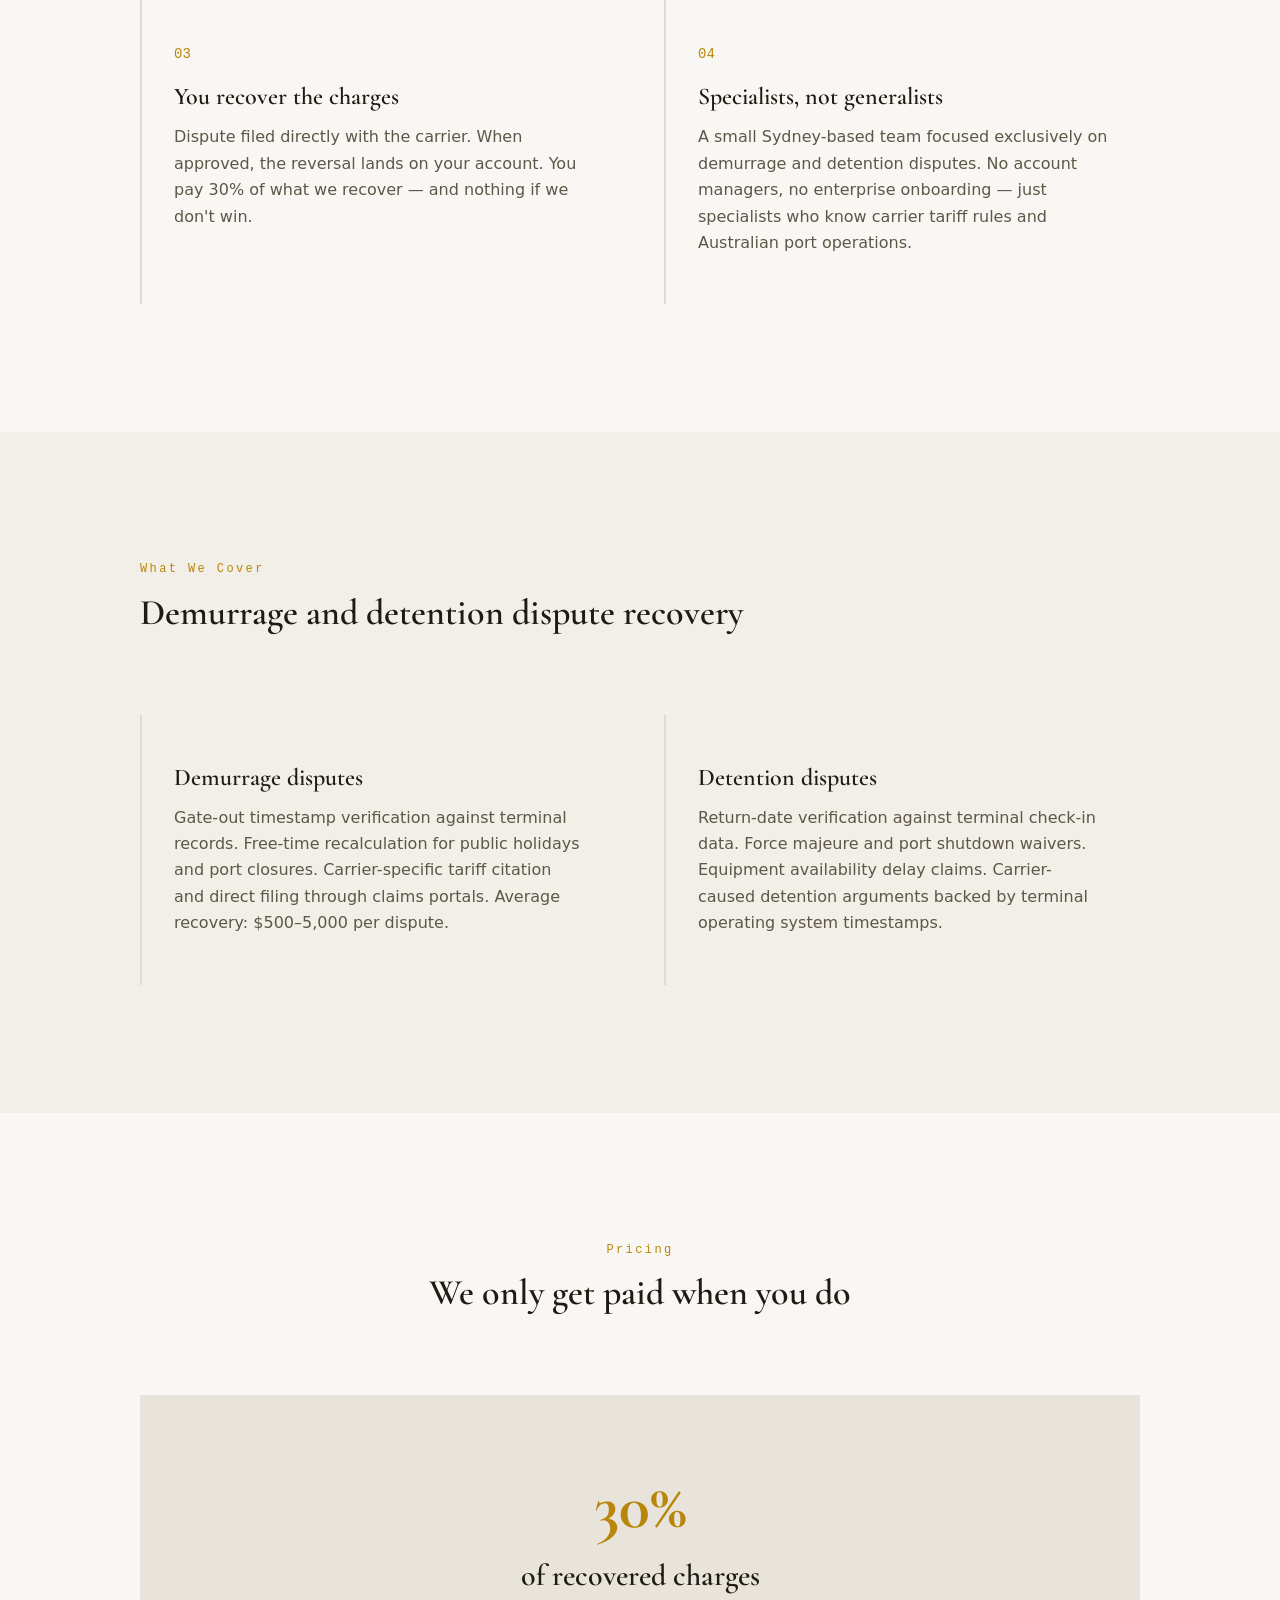
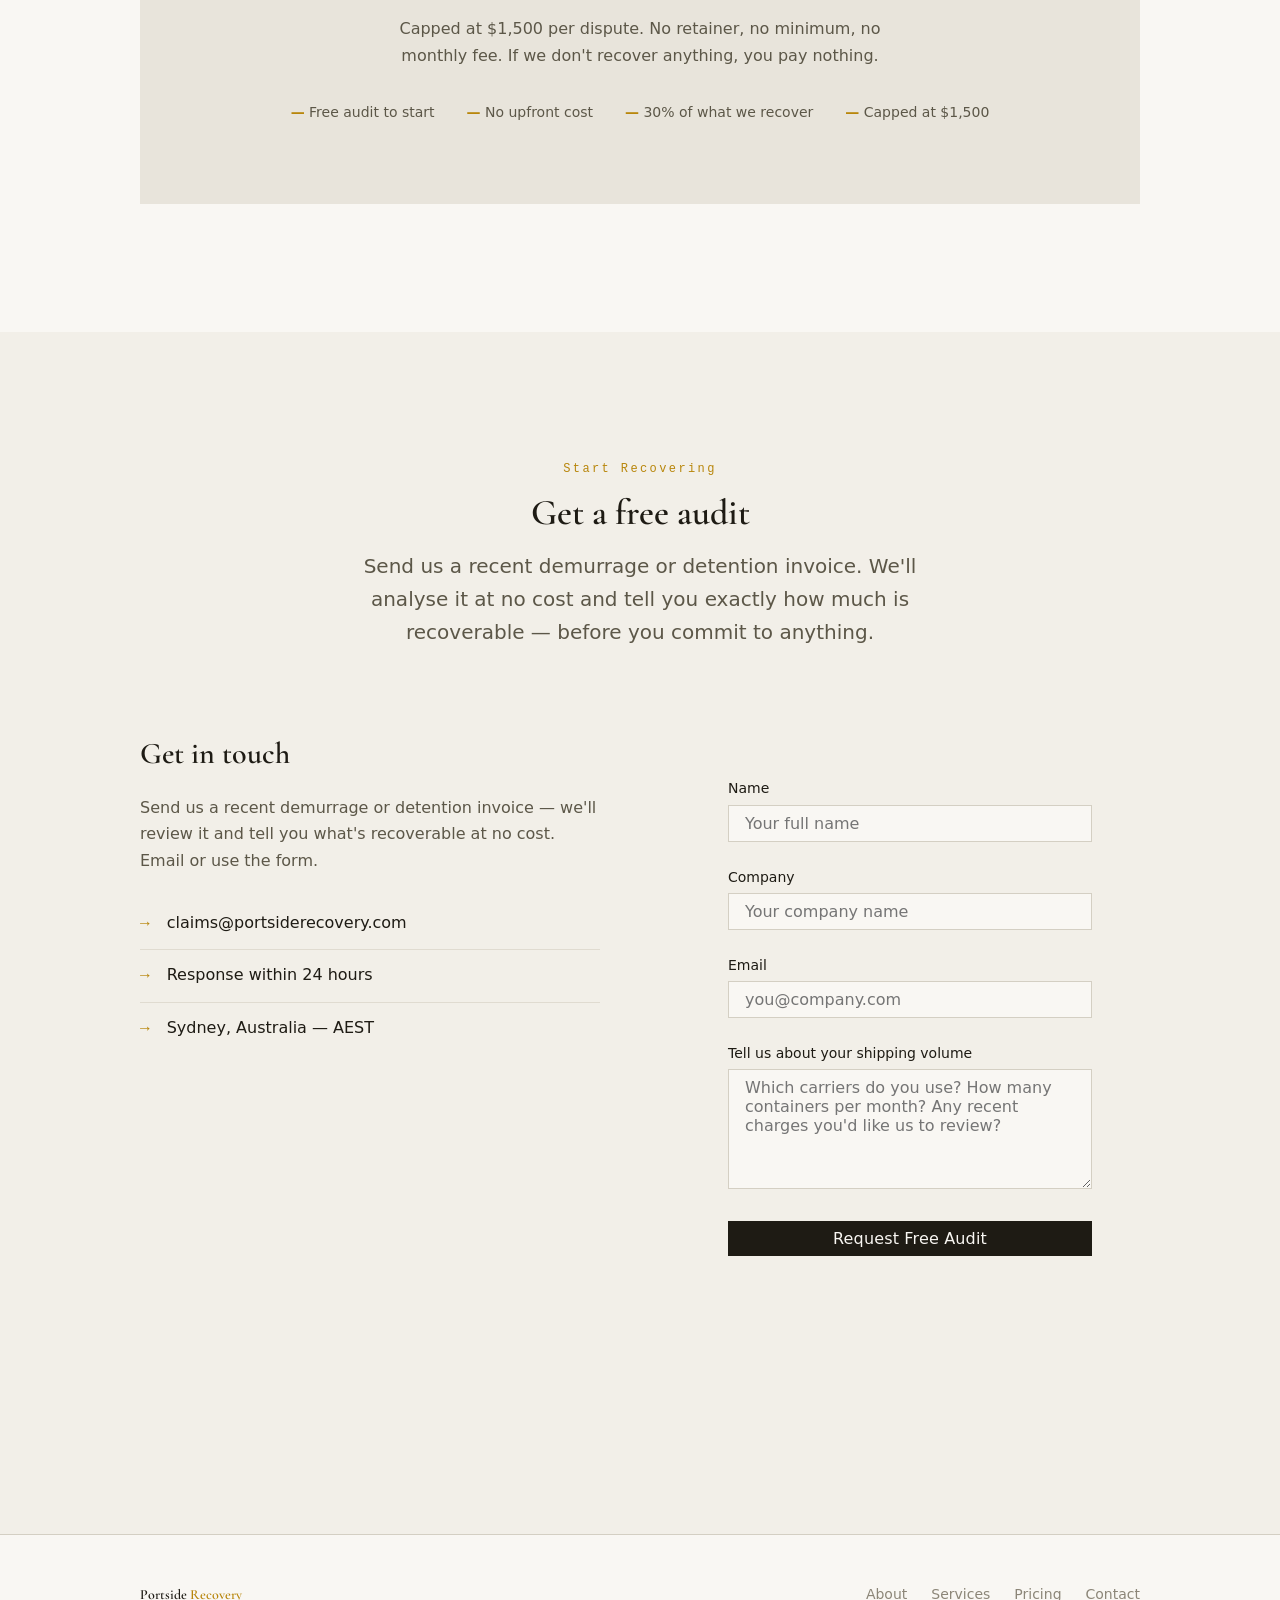
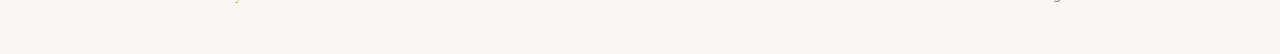
==== commit b2e9a0ba: "Form handler: Formspree integration + Apps Script fallback" ====
--- a/index.html
+++ b/index.html
@@ -9,199 +9,530 @@
   <link rel="apple-touch-icon" sizes="180x180" href="apple-touch-icon.png">
   <link rel="preconnect" href="https://fonts.googleapis.com">
   <link rel="preconnect" href="https://fonts.gstatic.com" crossorigin>
-  <link href="https://fonts.googleapis.com/css2?family=Newsreader:ital,opsz,wght@0,6..72,400;0,6..72,500;0,6..72,600;0,6..72,700;1,6..72,400&family=JetBrains+Mono:wght@400;500&display=swap" rel="stylesheet">
-  <link href="https://api.fontshare.com/v2/css?f[]=switzer@300,400,500,600,700&display=swap" rel="stylesheet">
-  <link rel="stylesheet" href="tokens.css">
+  <link href="https://fonts.googleapis.com/css2?family=Cormorant+Garamond:ital,wght@0,400;0,500;0,600;0,700;1,400;1,600&family=Space+Grotesk:wght@300;400;500;600;700&display=swap" rel="stylesheet">
+  <link href="https://api.fontshare.com/v2/css?f[]=switzer@300,350,400,500,600,700&f[]=jet-brains-mono@400,500&display=swap" rel="stylesheet">
+  <style>
+    :root {
+      --paper: #f9f7f3;
+      --paper-2: #f2efe8;
+      --paper-3: #e8e4db;
+      --rule: #d4cfc3;
+      --rule-dim: #e0dbd0;
+      --muted: #8c8678;
+      --ink-dim: #5c5748;
+      --ink: #1e1b14;
+      --accent: #b8860b;
+      --accent-dim: #8b6508;
+      --accent-glow: rgba(184, 134, 11, 0.08);
+      --focus: #b8860b;
+
+      --font-display: 'Cormorant Garamond', 'EB Garamond', ui-serif, Georgia, serif;
+      --font-body: 'Switzer', 'Inter', system-ui, -apple-system, sans-serif;
+      --font-mono: 'JetBrains Mono', ui-monospace, 'Cascadia Code', monospace;
+
+      --text-xs: 0.75rem;
+      --text-sm: 0.875rem;
+      --text-base: 1rem;
+      --text-lg: 1.25rem;
+      --text-xl: 1.5rem;
+      --text-2xl: 1.875rem;
+      --text-3xl: 2.25rem;
+      --text-4xl: 3rem;
+      --text-display: 4rem;
+      --text-display-l: 5.5rem;
+
+      --space-2xs: 0.25rem;
+      --space-xs: 0.5rem;
+      --space-sm: 0.75rem;
+      --space-md: 1rem;
+      --space-lg: 1.5rem;
+      --space-xl: 2rem;
+      --space-2xl: 3rem;
+      --space-3xl: 5rem;
+      --space-4xl: 8rem;
+
+      --ease-out: cubic-bezier(0.16, 1, 0.3, 1);
+      --ease-in: cubic-bezier(0.4, 0, 1, 1);
+      --ease-in-out: cubic-bezier(0.65, 0, 0.35, 1);
+      --dur-fast: 150ms;
+      --dur-base: 300ms;
+      --dur-slow: 600ms;
+      --radius: 3px;
+
+      scroll-behavior: smooth;
+    }
+
+    *, *::before, *::after { box-sizing: border-box; margin: 0; padding: 0; }
+
+    html { overflow-x: clip; background: var(--paper); color: var(--ink); }
+
+    body {
+      overflow-x: clip;
+      font-family: var(--font-body);
+      font-size: var(--text-base);
+      line-height: 1.65;
+      font-weight: 350;
+      -webkit-font-smoothing: antialiased;
+    }
+
+    /* Nav — Right-aligned minimal, CTA button */
+    .nav {
+      position: fixed; top: 0; left: 0; right: 0; z-index: 100;
+      background: rgba(249, 247, 243, 0.94);
+      backdrop-filter: blur(12px);
+      border-bottom: 1px solid var(--rule-dim);
+    }
+
+    .nav-inner {
+      max-width: 1200px; margin: 0 auto; padding: 0 var(--space-xl);
+      display: flex; align-items: center; height: 64px; justify-content: space-between;
+    }
+
+    .nav-wordmark {
+      display: flex; align-items: center; gap: var(--space-xs);
+      text-decoration: none; color: var(--ink);
+    }
+
+    .nav-logo { height: 32px; width: auto; }
+
+    .nav-name {
+      font-family: var(--font-display); font-size: var(--text-xl);
+      font-weight: 600; letter-spacing: 0.01em;
+    }
+
+    .nav-accent { color: var(--accent); }
+
+    .nav-right { display: flex; align-items: center; gap: var(--space-xl); }
+
+    .nav-links { display: flex; gap: var(--space-xl); list-style: none; }
+
+    .nav-links a {
+      text-decoration: none; font-size: var(--text-sm); font-weight: 500;
+      color: var(--ink-dim); letter-spacing: 0.02em;
+      transition: color var(--dur-fast) var(--ease-out);
+    }
+
+    .nav-links a:hover { color: var(--ink); }
+
+    .nav-cta {
+      text-decoration: none; font-size: var(--text-sm); font-weight: 600;
+      color: var(--paper); background: var(--ink); padding: var(--space-xs) var(--space-lg);
+      letter-spacing: 0.02em; transition: background var(--dur-fast) var(--ease-out);
+    }
+
+    .nav-cta:hover { background: var(--accent); }
+
+    .nav-hamburger { display: none; background: none; border: none; cursor: pointer; font-size: var(--text-xl); color: var(--ink); }
+
+    /* Hero — Stat-Led */
+    .hero {
+      padding: 140px var(--space-xl) var(--space-4xl);
+      text-align: center;
+      position: relative;
+    }
+
+    .hero::before {
+      content: ''; position: absolute; inset: 0;
+      background: radial-gradient(ellipse 50% 40% at 50% 45%, var(--accent-glow) 0%, transparent 60%);
+      pointer-events: none;
+    }
+
+    .hero-kicker {
+      font-family: var(--font-mono); font-size: var(--text-xs); font-weight: 500;
+      letter-spacing: 0.25em; color: var(--accent); margin-bottom: var(--space-md);
+    }
+
+    .hero-stat {
+      font-family: var(--font-display); font-size: clamp(var(--text-4xl), 10vw, var(--text-display-l));
+      font-weight: 600; color: var(--accent); line-height: 1; margin-bottom: var(--space-sm);
+    }
+
+    .hero-headline {
+      font-family: var(--font-display); font-size: var(--text-3xl); font-weight: 600;
+      color: var(--ink); line-height: 1.2; margin-bottom: var(--space-xl);
+    }
+
+    .hero-sub {
+      font-size: var(--text-lg); color: var(--ink-dim); max-width: 540px;
+      margin: 0 auto var(--space-xl); line-height: 1.6;
+    }
+
+    .hero-actions { display: flex; justify-content: center; gap: var(--space-md); flex-wrap: wrap; }
+
+    .btn {
+      display: inline-flex; align-items: center; gap: var(--space-2xs);
+      padding: var(--space-sm) var(--space-xl); font-family: var(--font-body);
+      font-size: var(--text-base); font-weight: 500; letter-spacing: 0.01em;
+      text-decoration: none; cursor: pointer; transition: all var(--dur-fast) var(--ease-out);
+    }
+
+    .btn-primary {
+      background: var(--ink); color: var(--paper); border: 1px solid var(--ink);
+    }
+
+    .btn-primary:hover { background: var(--accent); border-color: var(--accent); color: var(--paper); }
+    .btn-primary:focus-visible { outline: 2px solid var(--focus); outline-offset: 2px; }
+
+    .btn-secondary {
+      background: transparent; color: var(--ink-dim); border: 1px solid var(--rule);
+    }
+
+    .btn-secondary:hover { border-color: var(--ink); color: var(--ink); }
+    .btn-secondary:focus-visible { outline: 2px solid var(--focus); outline-offset: 2px; }
+
+    /* Stats strip */
+    .stats {
+      display: flex; justify-content: center; gap: var(--space-3xl);
+      margin-top: var(--space-3xl); flex-wrap: wrap;
+    }
+
+    .stat-item { text-align: center; }
+
+    .stat-num {
+      font-family: var(--font-display); font-size: var(--text-2xl); font-weight: 700;
+      color: var(--ink); line-height: 1;
+    }
+
+    .stat-label { font-size: var(--text-sm); color: var(--ink-dim); margin-top: var(--space-2xs); }
+
+    .rule {
+      height: 1px; background: linear-gradient(90deg, transparent, var(--rule), transparent);
+      border: none; max-width: 500px; margin: 0 auto;
+    }
+
+    /* Sections */
+    .section { padding: var(--space-4xl) var(--space-xl); }
+    .section-alt { background: var(--paper-2); }
+    .section-inner { max-width: 1000px; margin: 0 auto; }
+
+    .section-head { margin-bottom: var(--space-3xl); }
+    .section-head.center { text-align: center; max-width: 580px; margin-left: auto; margin-right: auto; }
+
+    .section-label {
+      font-family: var(--font-mono); font-size: var(--text-xs); font-weight: 500;
+      letter-spacing: 0.2em; color: var(--accent); margin-bottom: var(--space-sm);
+    }
+
+    .section-title {
+      font-family: var(--font-display); font-size: var(--text-3xl); font-weight: 600;
+      color: var(--ink); line-height: 1.18; margin-bottom: var(--space-md);
+    }
+
+    .section-sub {
+      font-size: var(--text-lg); color: var(--ink-dim); line-height: 1.65;
+    }
+
+    /* Features — asymmetric 2-column */
+    .features { display: grid; grid-template-columns: 1fr 1fr; gap: var(--space-2xl); }
+
+    .feature {
+      padding: var(--space-2xl) var(--space-xl);
+      border-left: 2px solid var(--rule-dim);
+      transition: border-color var(--dur-base) var(--ease-out);
+    }
+
+    .feature:hover { border-left-color: var(--accent); }
+
+    .feature-num {
+      font-family: var(--font-mono); font-size: var(--text-sm); color: var(--accent);
+      margin-bottom: var(--space-md); display: block;
+    }
+
+    .feature-name {
+      font-family: var(--font-display); font-size: var(--text-xl); font-weight: 600;
+      color: var(--ink); margin-bottom: var(--space-sm); line-height: 1.25;
+    }
+
+    .feature-text { font-size: var(--text-base); color: var(--ink-dim); line-height: 1.65; }
+
+    /* About */
+    .about-card {
+      padding: var(--space-2xl); background: var(--paper-2);
+      border-top: 2px solid var(--accent); max-width: 580px;
+    }
+
+    .about-card h3 {
+      font-family: var(--font-display); font-size: var(--text-2xl); font-weight: 600;
+      color: var(--ink); margin-bottom: var(--space-md);
+    }
+
+    .about-card p { font-size: var(--text-base); color: var(--ink-dim); line-height: 1.7; }
+
+    /* Pricing */
+    .pricing {
+      padding: var(--space-3xl) var(--space-2xl); text-align: center;
+      background: var(--paper-3);
+    }
+
+    .pricing-num {
+      font-family: var(--font-display); font-size: clamp(var(--text-4xl), 7vw, var(--text-display));
+      font-weight: 700; color: var(--accent); line-height: 1; margin-bottom: var(--space-sm);
+    }
+
+    .pricing-title {
+      font-family: var(--font-display); font-size: var(--text-2xl); font-weight: 600;
+      color: var(--ink); margin-bottom: var(--space-md);
+    }
+
+    .pricing-detail {
+      font-size: var(--text-base); color: var(--ink-dim); max-width: 500px;
+      margin: 0 auto; line-height: 1.65;
+    }
+
+    .pricing-checks {
+      display: flex; justify-content: center; gap: var(--space-xl);
+      margin-top: var(--space-xl); flex-wrap: wrap; font-size: var(--text-sm);
+      color: var(--ink-dim);
+    }
+
+    .pricing-check { color: var(--accent); font-weight: 600; }
+
+    /* Contact */
+    .contact-grid { display: grid; grid-template-columns: 1fr 1fr; gap: var(--space-3xl); }
+
+    .contact-info h3 {
+      font-family: var(--font-display); font-size: var(--text-2xl); font-weight: 600;
+      color: var(--ink); margin-bottom: var(--space-md);
+    }
+
+    .contact-info p { font-size: var(--text-base); color: var(--ink-dim); line-height: 1.65; margin-bottom: var(--space-lg); }
+
+    .contact-list { list-style: none; }
+
+    .contact-list li {
+      font-size: var(--text-base); color: var(--ink); padding: var(--space-sm) 0;
+      border-bottom: 1px solid var(--rule-dim);
+    }
+
+    .contact-list li:last-child { border-bottom: none; }
+
+    .contact-icon { color: var(--accent); font-family: var(--font-mono); margin-right: var(--space-sm); }
+
+    .form {
+      padding: var(--space-2xl); background: var(--paper-2);
+    }
+
+    .form-group { margin-bottom: var(--space-lg); }
+
+    .form-label { display: block; font-size: var(--text-sm); font-weight: 500; color: var(--ink); margin-bottom: var(--space-2xs); }
+
+    .form-input, .form-textarea {
+      width: 100%; padding: var(--space-xs) var(--space-md);
+      background: var(--paper); border: 1px solid var(--rule);
+      color: var(--ink); font-family: var(--font-body); font-size: var(--text-base);
+      transition: border-color var(--dur-fast) var(--ease-out); outline: none;
+    }
+
+    .form-input:focus, .form-textarea:focus { border-color: var(--accent); }
+    .form-input:focus-visible, .form-textarea:focus-visible {
+      border-color: var(--accent); outline: 2px solid var(--focus); outline-offset: 1px;
+    }
+
+    .form-textarea { resize: vertical; min-height: 120px; }
+
+    .form-submit {
+      width: 100%; padding: var(--space-xs) var(--space-xl);
+      background: var(--ink); color: var(--paper); border: none;
+      font-family: var(--font-body); font-size: var(--text-base); font-weight: 500;
+      letter-spacing: 0.01em; cursor: pointer;
+      transition: background var(--dur-fast) var(--ease-out);
+    }
+
+    .form-submit:hover { background: var(--accent); }
+    .form-submit:focus-visible { outline: 2px solid var(--focus); outline-offset: 2px; }
+
+    .form-success {
+      opacity: 0; transform: translateY(12px); transition: all var(--dur-slow) var(--ease-out);
+      padding: var(--space-md); background: var(--paper-2); margin-top: var(--space-lg);
+      text-align: center; font-size: var(--text-sm); color: var(--ink);
+    }
+
+    .form-success.visible { opacity: 1; transform: translateY(0); }
+
+    /* Footer */
+    .footer {
+      padding: var(--space-2xl) var(--space-xl);
+      border-top: 1px solid var(--rule);
+    }
+
+    .footer-inner {
+      max-width: 1000px; margin: 0 auto; display: flex;
+      justify-content: space-between; align-items: center; flex-wrap: wrap;
+      gap: var(--space-md); font-size: var(--text-sm); color: var(--muted);
+    }
+
+    .footer-brand { font-family: var(--font-display); font-weight: 600; color: var(--ink); }
+    .footer-brand span { color: var(--accent); }
+
+    .footer-links { display: flex; gap: var(--space-lg); list-style: none; }
+
+    .footer-links a { color: var(--muted); text-decoration: none; transition: color var(--dur-fast) var(--ease-out); }
+    .footer-links a:hover { color: var(--accent); }
+
+    /* Reveal */
+    .reveal {
+      opacity: 0; transform: translateY(16px);
+      transition: opacity var(--dur-slow) var(--ease-out), transform var(--dur-slow) var(--ease-out);
+    }
+
+    .reveal.visible { opacity: 1; transform: translateY(0); }
+
+    @media (prefers-reduced-motion: reduce) {
+      .reveal { transition: opacity 150ms var(--ease-out); transform: none; }
+      .reveal.visible { opacity: 1; }
+      html { scroll-behavior: auto; }
+    }
+
+    /* Responsive */
+    @media (max-width: 768px) {
+      .nav-links { display: none; }
+      .nav-hamburger { display: block; }
+      .features { grid-template-columns: 1fr; }
+      .contact-grid { grid-template-columns: 1fr; }
+
+      .section-head.center { text-align: left; }
+      .section-title { font-size: var(--text-2xl); }
+      .hero-stat { font-size: clamp(var(--text-4xl), 14vw, var(--text-display)); }
+      .hero-headline { font-size: var(--text-2xl); }
+      .stats { gap: var(--space-xl); }
+    }
+
+    @media (max-width: 414px) {
+      .section { padding: var(--space-3xl) var(--space-md); }
+      .hero { padding: 110px var(--space-md) var(--space-3xl); }
+      .hero-headline { font-size: var(--text-xl); }
+      .hero-sub { font-size: var(--text-base); }
+      .pricing { padding: var(--space-2xl) var(--space-md); }
+      .footer-inner { flex-direction: column; text-align: center; }
+      .footer-links { flex-wrap: wrap; justify-content: center; }
+    }
+  </style>
 </head>
 <body>
 
-  <!-- N1a Minimal Nav -->
   <nav class="nav">
     <div class="nav-inner">
-      <a href="#" class="nav-brand">
+      <a href="#" class="nav-wordmark">
         <img src="logo.png" alt="Portside Recovery" class="nav-logo">
-        <span class="nav-name">Portside <span>Recovery</span></span>
+        <span class="nav-name">Portside <span class="nav-accent">Recovery</span></span>
       </a>
-      <ul class="nav-links">
-        <li><a href="#what-we-do">Services</a></li>
-        <li><a href="#how-it-works">How It Works</a></li>
-        <li><a href="#about">About</a></li>
-        <li><a href="#pricing">Pricing</a></li>
-        <li><a href="#contact">Contact</a></li>
-      </ul>
-      <a href="#contact" class="nav-cta">Free Audit</a>
-      <button class="nav-hamburger" id="hamburger" aria-label="Menu">☰</button>
+      <div class="nav-right">
+        <ul class="nav-links">
+          <li><a href="#about">About</a></li>
+          <li><a href="#services">Services</a></li>
+          <li><a href="#pricing">Pricing</a></li>
+          <li><a href="#contact">Contact</a></li>
+        </ul>
+        <a href="#contact" class="nav-cta">Free Audit</a>
+        <button class="nav-hamburger" aria-label="Menu">☰</button>
+      </div>
     </div>
   </nav>
 
-  <!-- Stat-Led Hero -->
-  <section class="stat-hero">
-    <div class="stat-hero-inner">
-      <div class="stat-figure">70%</div>
-      <h1 class="stat-headline">Of every dollar we recover stays with you.</h1>
-      <p class="stat-qualifier">30% of every dollar we recover. Capped at $1,500. No retainer, no minimum, no recovery means no fee.</p>
-      <a href="#contact" class="stat-cta">Get a Free Audit</a>
-      <div class="stat-trust">
-        <span>No retainer</span>
-        <span>No monthly fee</span>
-        <span>No recovery, no fee</span>
+  <section class="hero" id="top">
+    <p class="hero-kicker">Logistics Cost Recovery</p>
+    <div class="hero-stat">30%</div>
+    <h1 class="hero-headline">Of every dollar we recover</h1>
+    <p class="hero-sub">Capped at $1,500 per dispute. No retainer. No minimum. No recovery means no fee.</p>
+    <div class="hero-actions">
+      <a href="#contact" class="btn btn-primary">Get a Free Audit</a>
+      <a href="#services" class="btn btn-secondary">What We Do</a>
+    </div>
+    <div class="stats">
+      <div class="stat-item">
+        <div class="stat-num">48h</div>
+        <div class="stat-label">Turnaround</div>
+      </div>
+      <div class="stat-item">
+        <div class="stat-num">$1,500</div>
+        <div class="stat-label">Fee cap</div>
+      </div>
+      <div class="stat-item">
+        <div class="stat-num">Free</div>
+        <div class="stat-label">First audit</div>
       </div>
     </div>
   </section>
 
-  <!-- Supporting Stats -->
-  <section class="stat-section">
-    <div class="stat-section-inner">
-      <div class="stat-grid">
-        <div class="stat-block reveal">
-          <div class="stat-num">48h</div>
-          <p class="stat-label">Average turnaround from invoice to filed dispute</p>
-        </div>
-        <div class="stat-block reveal">
-          <div class="stat-num">$1,500</div>
-          <p class="stat-label">Fee cap per dispute — no matter the recovery amount</p>
-        </div>
-        <div class="stat-block reveal">
-          <div class="stat-num">Free</div>
-          <p class="stat-label">Audit before you commit. Send one invoice — we'll tell you what's recoverable at no cost.</p>
-        </div>
-      </div>
-    </div>
-  </section>
-
-  <hr class="stat-hairline">
-
-  <!-- The Problem -->
-  <section class="stat-section" id="what-we-do">
-    <div class="stat-section-inner">
-      <div class="section-head centered">
-        <p class="section-label">The Problem</p>
+  <hr class="rule">
+
+  <section class="section" id="about">
+    <div class="section-inner">
+      <div class="section-head center">
+        <p class="section-label">About</p>
         <h2 class="section-title">Carrier charges are designed to go uncontested</h2>
-        <p class="section-subtitle">Demurrage and detention invoices stack up in AP departments. They're complex, jargon-heavy, and most importers lack the resources to audit every line.</p>
-      </div>
-      <div class="features-grid">
+        <p class="section-sub">Demurrage and detention invoices stack up in accounts payable — complex, jargon-heavy, and easy to overlook. Carriers count on importers paying without question. We make sure they don't.</p>
+      </div>
+      <div class="features">
         <div class="feature reveal">
           <span class="feature-num">01</span>
-          <h3 class="feature-title">Stacking invoices</h3>
-          <p class="feature-text">A single delayed container generates multiple invoices from terminal operators, shipping lines, and transport providers. Most go uncontested because nobody has time to cross-reference them all.</p>
+          <h3 class="feature-name">You send the invoice</h3>
+          <p class="feature-text">Forward any demurrage or detention invoice to our team. We handle Maersk, MSC, CMA CGM, Hapag-Lloyd, ONE, OOCL — every major carrier operating into Australian ports.</p>
         </div>
         <div class="feature reveal">
           <span class="feature-num">02</span>
-          <h3 class="feature-title">Hidden free time</h3>
-          <p class="feature-text">Carriers offer free days that don't match your actual gate-out window. Public holidays, port congestion, and terminal closures extend your entitlement — but the carrier won't volunteer that information.</p>
+          <h3 class="feature-name">We build the dispute</h3>
+          <p class="feature-text">Cross-reference against carrier tariffs, terminal gate logs, holiday calendars, and free-time entitlements. Every contestable charge documented with carrier-specific evidence. 48-hour turnaround.</p>
         </div>
         <div class="feature reveal">
           <span class="feature-num">03</span>
-          <h3 class="feature-title">Tariff complexity</h3>
-          <p class="feature-text">Every carrier — Maersk, MSC, Hapag-Lloyd, CMA CGM — has its own tariff rules, dispute portals, and evidence requirements. Your logistics team shouldn't need to learn all of them.</p>
+          <h3 class="feature-name">You recover the charges</h3>
+          <p class="feature-text">Dispute filed directly with the carrier. When approved, the reversal lands on your account. You pay 30% of what we recover — and nothing if we don't win.</p>
         </div>
         <div class="feature reveal">
           <span class="feature-num">04</span>
-          <h3 class="feature-title">No internal bandwidth</h3>
-          <p class="feature-text">Your logistics team is busy keeping freight moving. Disputing charges requires carrier-specific evidence that takes hours per invoice to compile — hours your team doesn't have.</p>
+          <h3 class="feature-name">Specialists, not generalists</h3>
+          <p class="feature-text">A small Sydney-based team focused exclusively on demurrage and detention disputes. No account managers, no enterprise onboarding — just specialists who know carrier tariff rules and Australian port operations.</p>
         </div>
       </div>
     </div>
   </section>
 
-  <div class="section-divider"></div>
-
-  <!-- How It Works -->
-  <section class="stat-section" id="how-it-works">
-    <div class="stat-section-inner">
-      <div class="section-head centered">
-        <p class="section-label">How It Works</p>
-        <h2 class="section-title">Three steps from invoice to recovery</h2>
-      </div>
-      <div class="steps">
-        <div class="step reveal">
-          <div>
-            <h3 class="step-title">Send us the invoice</h3>
-            <p class="step-text">Forward any demurrage or detention invoice to our team. We handle all major carriers — no portal login, no paperwork, just email.</p>
-            <span class="step-badge">Takes 30 seconds</span>
-          </div>
-        </div>
-        <div class="step reveal">
-          <div>
-            <h3 class="step-title">We build the case</h3>
-            <p class="step-text">Our specialists cross-reference your invoice against carrier tariffs, terminal gate logs, public holiday calendars, and free-time entitlements. We identify every contestable charge.</p>
-            <span class="step-badge">48-hour turnaround</span>
-          </div>
-        </div>
-        <div class="step reveal">
-          <div>
-            <h3 class="step-title">You get paid</h3>
-            <p class="step-text">We file the dispute directly with the carrier. When they approve the reversal, the credit lands on your account. You pay us 30% of what we recover — nothing if we don't win.</p>
-            <span class="step-badge">No recovery, no fee</span>
-          </div>
-        </div>
-      </div>
-    </div>
-  </section>
-
-  <div class="section-divider"></div>
-
-  <!-- Services -->
-  <section class="stat-section" id="services">
-    <div class="stat-section-inner">
+  <section class="section section-alt" id="services">
+    <div class="section-inner">
       <div class="section-head">
         <p class="section-label">What We Cover</p>
-        <h2 class="section-title">Specialist dispute recovery</h2>
-      </div>
-      <div class="features-grid">
-        <div class="feature reveal" style="border-left-color: var(--color-accent);">
-          <span class="feature-num">Primary</span>
-          <h3 class="feature-title">Demurrage disputes</h3>
-          <p class="feature-text">We audit demurrage charges for gate-out discrepancies, free-time miscalculations, public holiday extensions, port congestion waivers, and terminal closure exceptions. Average recovery: $500–5,000 per dispute.</p>
-        </div>
+        <h2 class="section-title">Demurrage and detention dispute recovery</h2>
+      </div>
+      <div class="features">
         <div class="feature reveal">
-          <span class="feature-num">Secondary</span>
-          <h3 class="feature-title">Detention disputes</h3>
-          <p class="feature-text">Detention charges accrue when containers aren't returned on time — often due to factors outside your control. We identify chargeable vs. non-chargeable detention days and dispute the difference.</p>
+          <h3 class="feature-name">Demurrage disputes</h3>
+          <p class="feature-text">Gate-out timestamp verification against terminal records. Free-time recalculation for public holidays and port closures. Carrier-specific tariff citation and direct filing through claims portals. Average recovery: $500–5,000 per dispute.</p>
+        </div>
+        <div class="feature reveal">
+          <h3 class="feature-name">Detention disputes</h3>
+          <p class="feature-text">Return-date verification against terminal check-in data. Force majeure and port shutdown waivers. Equipment availability delay claims. Carrier-caused detention arguments backed by terminal operating system timestamps.</p>
         </div>
       </div>
     </div>
   </section>
 
-  <!-- About -->
-  <section class="stat-section" id="about">
-    <div class="stat-section-inner">
-      <div class="section-head centered">
-        <p class="section-label">About</p>
-        <h2 class="section-title">Specialists, not generalists</h2>
-        <p class="section-subtitle">Portside Recovery is a Sydney-based consultancy focused exclusively on demurrage and detention dispute recovery. We know Australian ports, carrier tariffs, and terminal procedures inside out — because that's all we do. Every dispute is handled by our in-house team of claims specialists, tariff analysts, and client relations professionals. No outsourcing, no call centres, no junior staff learning on your invoice.</p>
-      </div>
-    </div>
-  </section>
-
-  <!-- Pricing -->
-  <section class="stat-section" id="pricing">
-    <div class="stat-section-inner">
-      <div class="section-head centered">
+  <section class="section" id="pricing">
+    <div class="section-inner">
+      <div class="section-head center">
         <p class="section-label">Pricing</p>
         <h2 class="section-title">We only get paid when you do</h2>
       </div>
-      <div class="pricing-banner reveal">
-        <div class="pricing-stat">30%</div>
+      <div class="pricing reveal">
+        <div class="pricing-num">30%</div>
         <p class="pricing-title">of recovered charges</p>
-        <p class="pricing-detail">Capped at $1,500 per dispute. No retainer. No minimum. No monthly fee. If we don't recover anything, you pay nothing.</p>
-        <div class="pricing-features">
+        <p class="pricing-detail">Capped at $1,500 per dispute. No retainer, no minimum, no monthly fee. If we don't recover anything, you pay nothing.</p>
+        <div class="pricing-checks">
           <span><span class="pricing-check">—</span> Free audit to start</span>
           <span><span class="pricing-check">—</span> No upfront cost</span>
-          <span><span class="pricing-check">—</span> 30% of recovered charges</span>
+          <span><span class="pricing-check">—</span> 30% of what we recover</span>
           <span><span class="pricing-check">—</span> Capped at $1,500</span>
         </div>
       </div>
     </div>
   </section>
 
-  <!-- Contact -->
-  <section class="stat-section" id="contact">
-    <div class="stat-section-inner">
-      <div class="section-head centered">
+  <section class="section section-alt" id="contact">
+    <div class="section-inner">
+      <div class="section-head center">
         <p class="section-label">Start Recovering</p>
-        <h2 class="section-title">Get a free audit of your port charges</h2>
-        <p class="section-subtitle">Send us a recent demurrage or detention invoice. We'll analyze it at no cost and tell you exactly how much is recoverable — before you commit to anything.</p>
+        <h2 class="section-title">Get a free audit</h2>
+        <p class="section-sub">Send us a recent demurrage or detention invoice. We'll analyse it at no cost and tell you exactly how much is recoverable — before you commit to anything.</p>
       </div>
       <div class="contact-grid">
         <div class="contact-info reveal">
@@ -210,30 +541,40 @@
           <ul class="contact-list">
             <li><span class="contact-icon">→</span> claims@portsiderecovery.com</li>
             <li><span class="contact-icon">→</span> Response within 24 hours</li>
-            <li><span class="contact-icon">→</span> Sydney, Australia — GMT+10</li>
+            <li><span class="contact-icon">→</span> Sydney, Australia — AEST</li>
           </ul>
         </div>
-        <form class="contact-form reveal" id="contactForm">
-          <div class="form-group"><label class="form-label" for="name">Name</label><input class="form-input" type="text" id="name" placeholder="Your full name" required></div>
-          <div class="form-group"><label class="form-label" for="company">Company</label><input class="form-input" type="text" id="company" placeholder="Your company name" required></div>
-          <div class="form-group"><label class="form-label" for="email">Email</label><input class="form-input" type="email" id="email" placeholder="you@company.com" required></div>
-          <div class="form-group"><label class="form-label" for="message">Tell us about your shipping volume</label><textarea class="form-textarea" id="message" placeholder="Which carriers do you use? How many containers per month? Any recent charges to review?" required></textarea></div>
+        <form class="form reveal" id="contactForm">
+          <div class="form-group">
+            <label class="form-label" for="name">Name</label>
+            <input class="form-input" type="text" id="name" placeholder="Your full name" required>
+          </div>
+          <div class="form-group">
+            <label class="form-label" for="company">Company</label>
+            <input class="form-input" type="text" id="company" placeholder="Your company name" required>
+          </div>
+          <div class="form-group">
+            <label class="form-label" for="email">Email</label>
+            <input class="form-input" type="email" id="email" placeholder="you@company.com" required>
+          </div>
+          <div class="form-group">
+            <label class="form-label" for="message">Tell us about your shipping volume</label>
+            <textarea class="form-textarea" id="message" placeholder="Which carriers do you use? How many containers per month? Any recent charges you'd like us to review?" required></textarea>
+          </div>
           <button type="submit" class="form-submit">Request Free Audit</button>
-          <p class="form-success" id="formSuccess">Thanks — we'll review your enquiry and get back to you within 24 hours.</p>
+          <div class="form-success" id="formSuccess">Message received. We'll be in touch within 24 hours.</div>
         </form>
       </div>
     </div>
   </section>
 
-  <!-- Footer (Ft2) -->
   <footer class="footer">
     <div class="footer-inner">
-      <span class="footer-brand">Portside <span>Recovery</span></span>
-      <span>Demurrage &amp; detention dispute specialists</span>
+      <div><div class="footer-brand">Portside <span>Recovery</span></div></div>
       <ul class="footer-links">
-        <li><a href="#what-we-do">Services</a></li>
-        <li><a href="#how-it-works">How It Works</a></li>
         <li><a href="#about">About</a></li>
+        <li><a href="#services">Services</a></li>
+        <li><a href="#pricing">Pricing</a></li>
         <li><a href="#contact">Contact</a></li>
       </ul>
     </div>
@@ -251,34 +592,73 @@
     const navs = document.querySelectorAll('.nav-links a');
     window.addEventListener('scroll', () => {
       let c = '';
-      sections.forEach(s => { if (window.scrollY >= s.offsetTop - 140) c = s.getAttribute('id'); });
+      sections.forEach(s => { if (window.scrollY >= s.offsetTop - 120) c = s.getAttribute('id'); });
       navs.forEach(l => l.classList.toggle('active', l.getAttribute('href') === '#' + c));
     });
 
-    // Contact form — show success message
+    // Form — POST to Formspree
+    var FORM_URL = 'https://formspree.io/f/mlgknnzv';
+
     document.getElementById('contactForm').addEventListener('submit', function(e) {
       e.preventDefault();
-      this.querySelector('.form-submit').textContent = 'Sent ✓';
-      this.querySelector('.form-submit').style.background = 'var(--color-ink)';
-      document.getElementById('formSuccess').classList.add('visible');
+      var btn = this.querySelector('.form-submit');
+      var btnOriginal = btn.textContent;
+      btn.textContent = 'Sending...';
+      btn.disabled = true;
+
+      var data = {
+        name: document.getElementById('name').value.trim(),
+        company: document.getElementById('company').value.trim(),
+        email: document.getElementById('email').value.trim(),
+        message: document.getElementById('message').value.trim()
+      };
+
+      fetch(FORM_URL, {
+        method: 'POST',
+        headers: { 'Accept': 'application/json' },
+        body: new URLSearchParams(data)
+      })
+      .then(function(r) { return r.json(); })
+      .then(function(res) {
+        if (res.success) {
+          btn.textContent = 'Sent ✓';
+          btn.style.background = 'var(--ink)';
+          document.getElementById('formSuccess').classList.add('visible');
+          document.getElementById('contactForm').reset();
+        } else {
+          btn.textContent = 'Error — try again';
+          btn.style.background = '#8b2500';
+        }
+      })
+      .catch(function() {
+        btn.textContent = 'Error — try again';
+        btn.style.background = '#8b2500';
+      })
+      .finally(function() {
+        setTimeout(function() {
+          btn.textContent = btnOriginal;
+          btn.style.background = '';
+          btn.disabled = false;
+        }, 4000);
+      });
     });
 
-    // Mobile hamburger
-    const hamburger = document.getElementById('hamburger');
+    // Mobile
+    const hamburger = document.querySelector('.nav-hamburger');
     const navLinks = document.querySelector('.nav-links');
-    let menuOpen = false;
+    let open = false;
     hamburger.addEventListener('click', () => {
-      menuOpen = !menuOpen;
-      navLinks.style.display = menuOpen ? 'flex' : '';
-      navLinks.style.flexDirection = menuOpen ? 'column' : '';
-      navLinks.style.position = menuOpen ? 'absolute' : '';
-      navLinks.style.top = menuOpen ? '68px' : '';
-      navLinks.style.left = menuOpen ? '0' : '';
-      navLinks.style.right = menuOpen ? '0' : '';
-      navLinks.style.background = menuOpen ? 'var(--color-paper)' : '';
-      navLinks.style.padding = menuOpen ? 'var(--space-lg) var(--space-lg)' : '';
-      navLinks.style.gap = menuOpen ? 'var(--space-md)' : '';
-      navLinks.style.borderBottom = menuOpen ? '1px solid var(--color-rule-dim)' : '';
+      open = !open;
+      navLinks.style.display = open ? 'flex' : '';
+      if (open) {
+        navLinks.style.flexDirection = 'column';
+        navLinks.style.position = 'absolute';
+        navLinks.style.top = '64px'; navLinks.style.left = '0'; navLinks.style.right = '0';
+        navLinks.style.background = 'var(--paper)';
+        navLinks.style.padding = 'var(--space-lg) var(--space-xl)';
+        navLinks.style.gap = 'var(--space-md)';
+        navLinks.style.borderBottom = '1px solid var(--rule-dim)';
+      }
     });
   </script>
 </body>
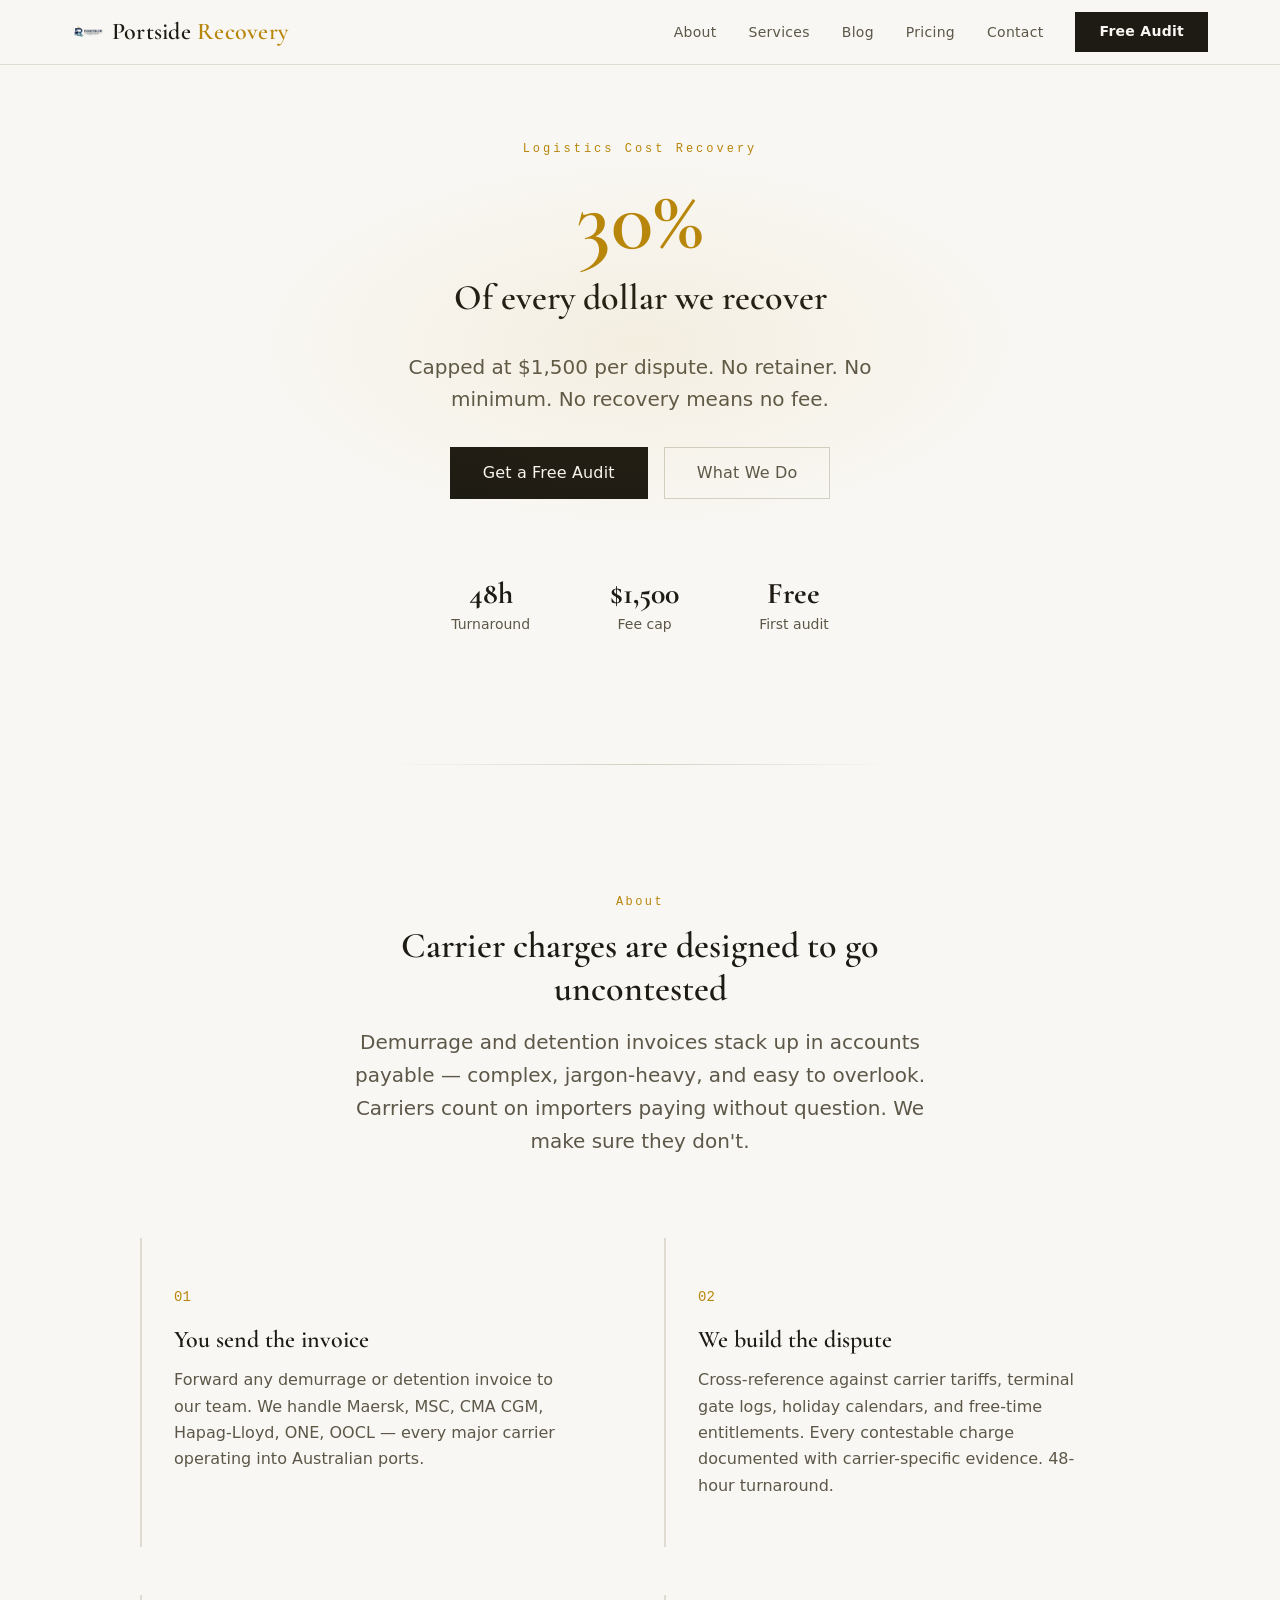
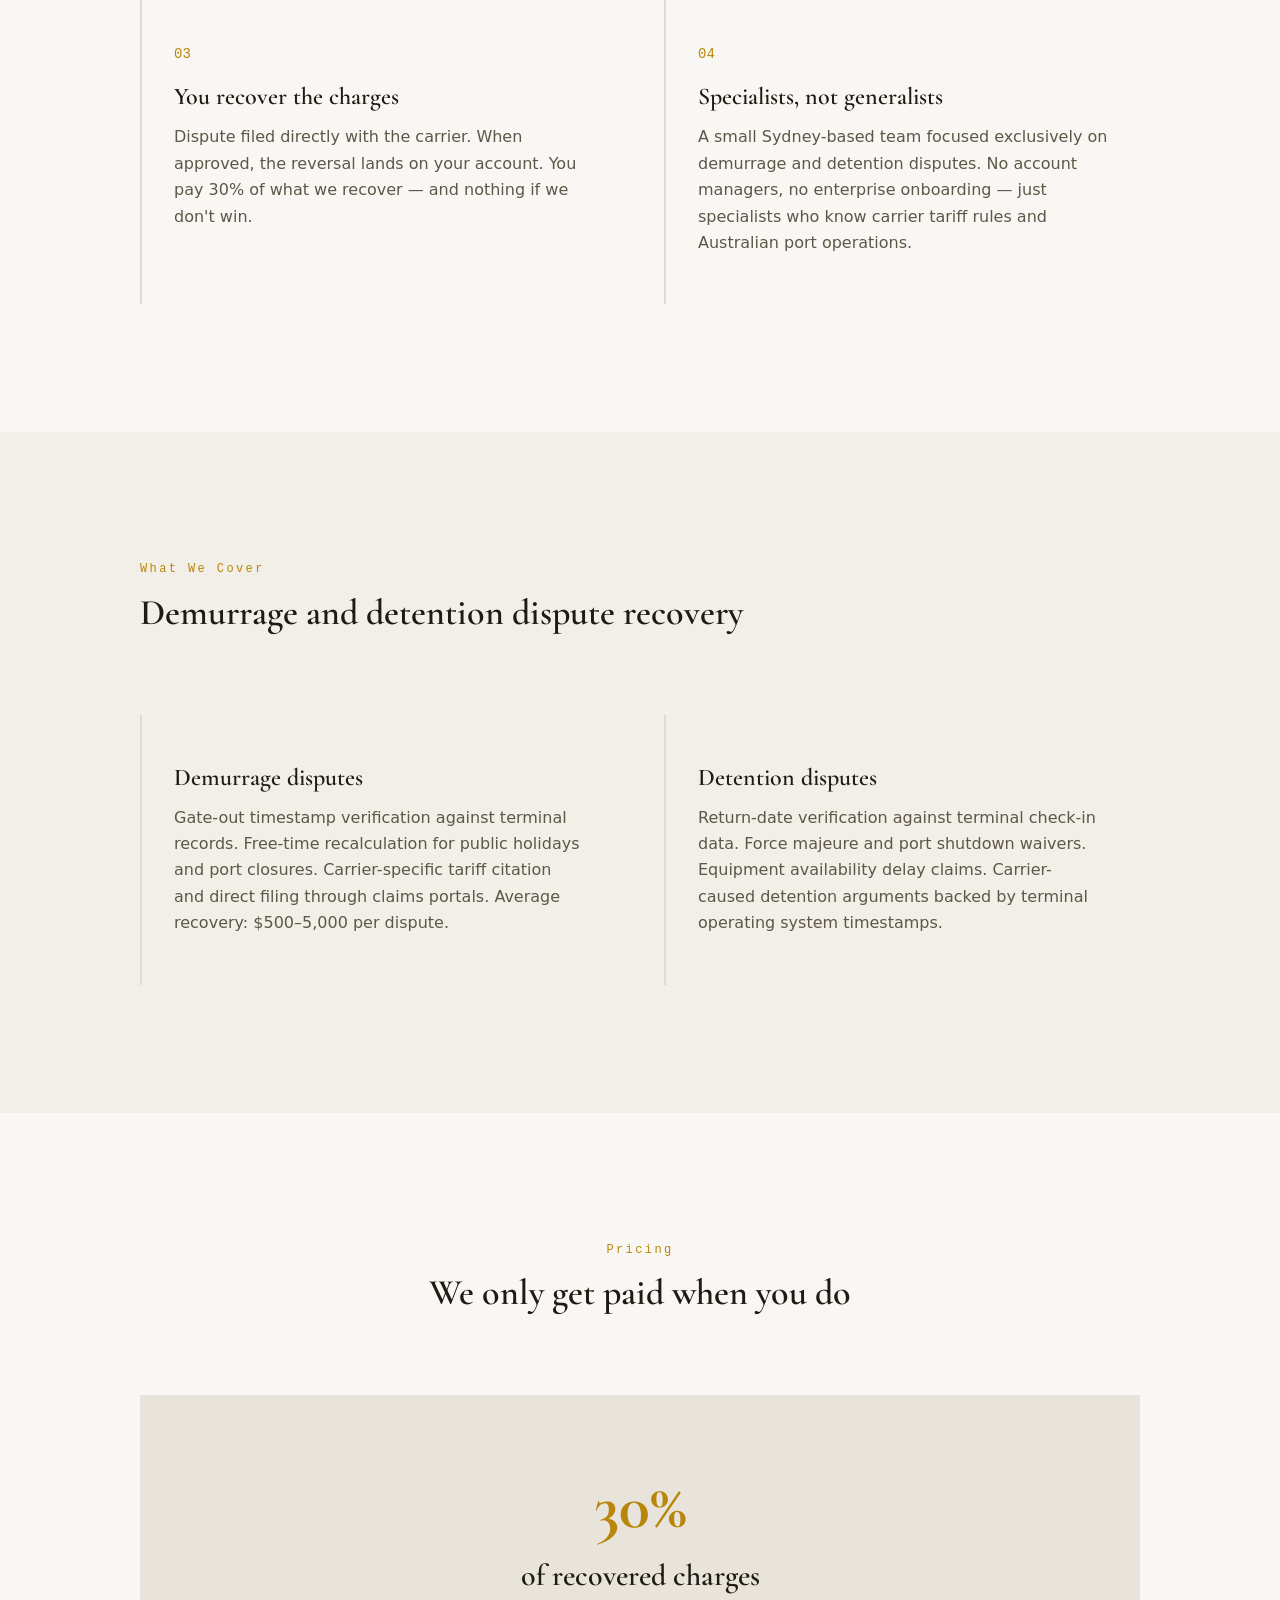
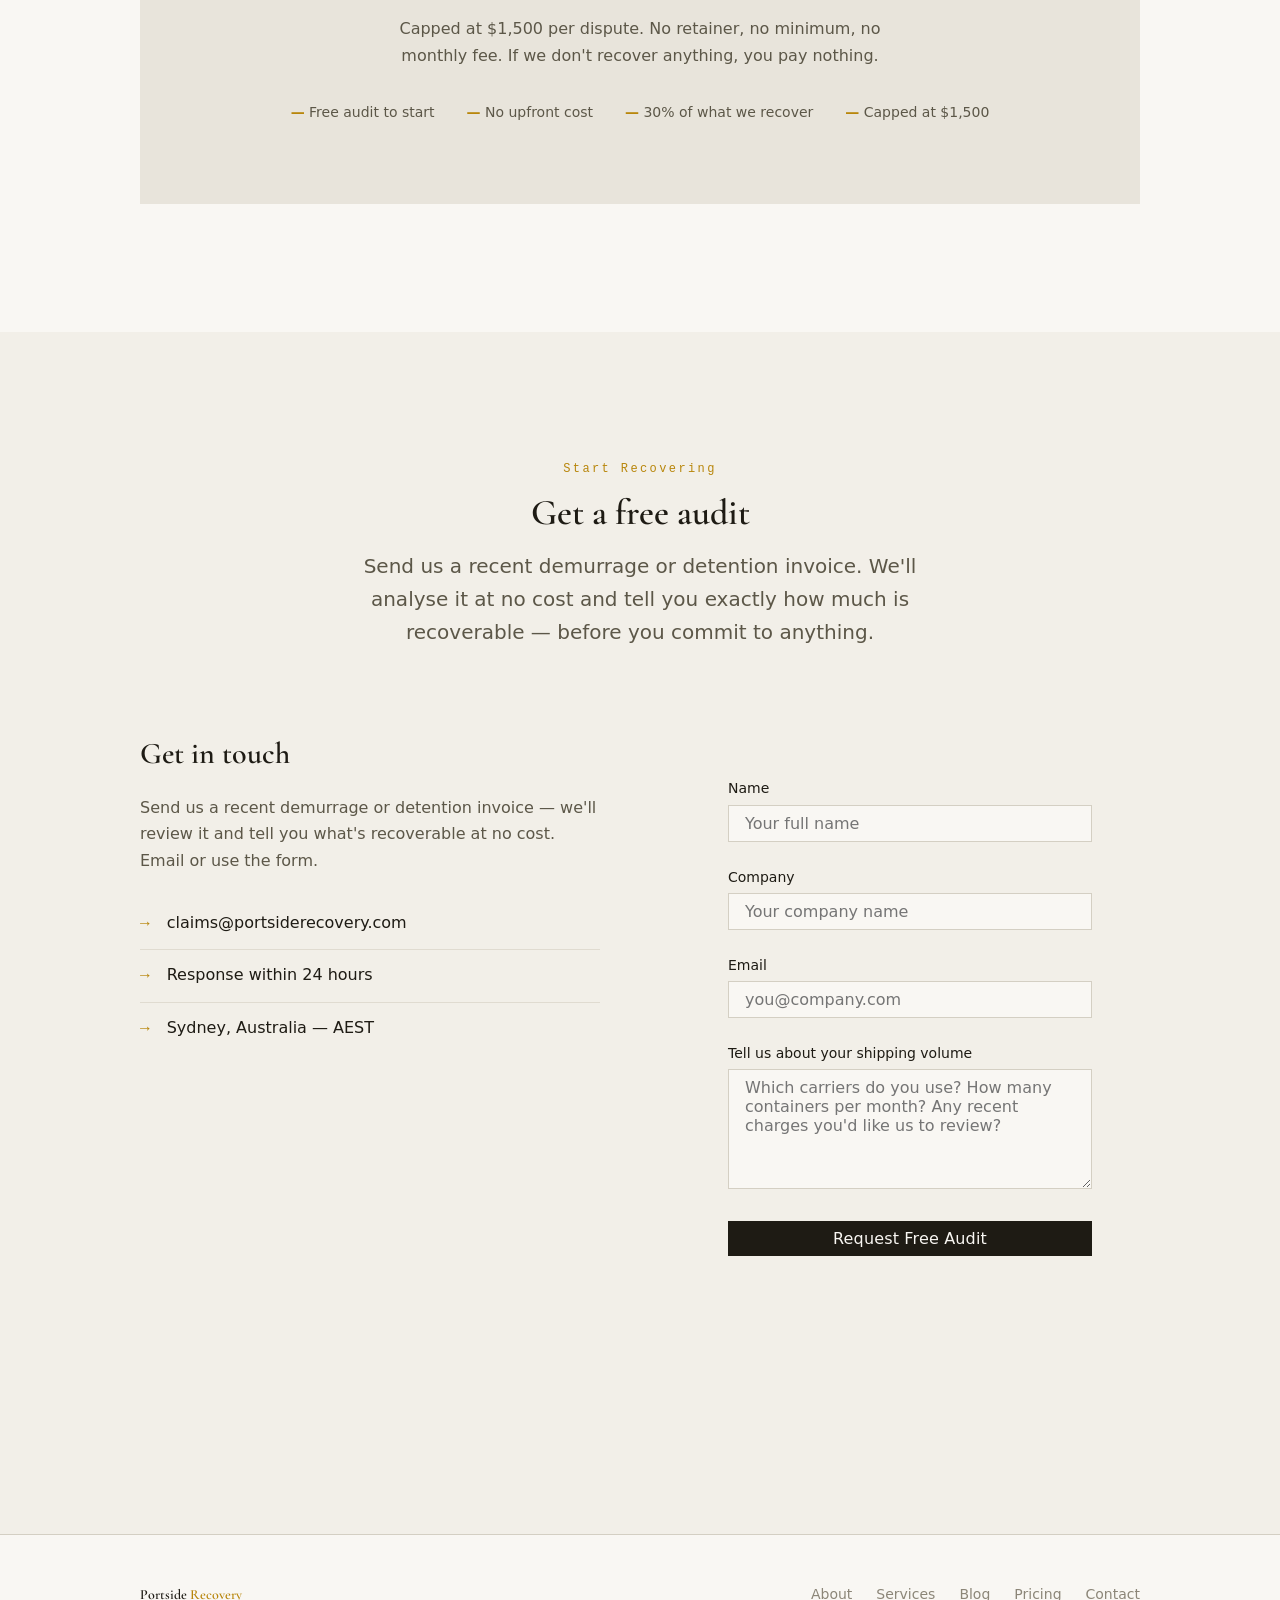
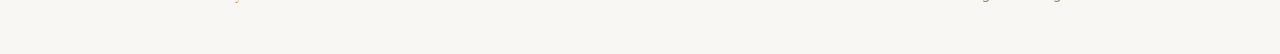
==== commit 99e69912: "SEO overhaul: OG tags, JSON-LD structured data, blog (3 articles), sitemap, robots.txt, OG image" ====
--- a/index.html
+++ b/index.html
@@ -5,12 +5,97 @@
   <meta name="viewport" content="width=device-width, initial-scale=1.0">
   <title>Portside Recovery — Demurrage Dispute Specialists</title>
   <meta name="description" content="Portside Recovery is an Australian logistics cost recovery consultancy. We dispute carrier demurrage and detention charges on behalf of importers — no recovery, no fee.">
+
+  <!-- Canonical -->
+  <link rel="canonical" href="https://portsiderecovery.com/">
+
+  <!-- Open Graph -->
+  <meta property="og:type" content="website">
+  <meta property="og:site_name" content="Portside Recovery">
+  <meta property="og:title" content="Portside Recovery — Demurrage Dispute Specialists">
+  <meta property="og:description" content="Australian logistics cost recovery consultancy. We dispute carrier demurrage and detention charges — 30% contingency, capped at $1,500. No recovery, no fee.">
+  <meta property="og:url" content="https://portsiderecovery.com/">
+  <meta property="og:image" content="https://portsiderecovery.com/og-image.png">
+  <meta property="og:image:width" content="1200">
+  <meta property="og:image:height" content="630">
+  <meta property="og:locale" content="en_AU">
+
+  <!-- Twitter Card -->
+  <meta name="twitter:card" content="summary_large_image">
+  <meta name="twitter:title" content="Portside Recovery — Demurrage Dispute Specialists">
+  <meta name="twitter:description" content="Australian logistics cost recovery. 30% contingency, $1,500 cap. No recovery, no fee.">
+  <meta name="twitter:image" content="https://portsiderecovery.com/og-image.png">
+
   <link rel="icon" type="image/png" sizes="32x32" href="favicon-32.png">
   <link rel="apple-touch-icon" sizes="180x180" href="apple-touch-icon.png">
   <link rel="preconnect" href="https://fonts.googleapis.com">
   <link rel="preconnect" href="https://fonts.gstatic.com" crossorigin>
   <link href="https://fonts.googleapis.com/css2?family=Cormorant+Garamond:ital,wght@0,400;0,500;0,600;0,700;1,400;1,600&family=Space+Grotesk:wght@300;400;500;600;700&display=swap" rel="stylesheet">
   <link href="https://api.fontshare.com/v2/css?f[]=switzer@300,350,400,500,600,700&f[]=jet-brains-mono@400,500&display=swap" rel="stylesheet">
+
+  <!-- JSON-LD Structured Data -->
+  <script type="application/ld+json">
+  {
+    "@context": "https://schema.org",
+    "@type": "ProfessionalService",
+    "name": "Portside Recovery",
+    "description": "Australian logistics cost recovery consultancy specialising in demurrage and detention dispute recovery. 30% contingency, capped at $1,500. No recovery, no fee.",
+    "url": "https://portsiderecovery.com",
+    "email": "claims@portsiderecovery.com",
+    "telephone": "+61-2-8000-0000",
+    "address": {
+      "@type": "PostalAddress",
+      "addressLocality": "Sydney",
+      "addressRegion": "NSW",
+      "addressCountry": "AU"
+    },
+    "areaServed": {
+      "@type": "Country",
+      "name": "Australia"
+    },
+    "priceRange": "$0–$1,500",
+    "openingHoursSpecification": {
+      "@type": "OpeningHoursSpecification",
+      "dayOfWeek": ["Monday", "Tuesday", "Wednesday", "Thursday", "Friday"],
+      "opens": "09:00",
+      "closes": "17:00",
+      "timeZone": "Australia/Sydney"
+    },
+    "sameAs": [
+      "https://www.linkedin.com/company/portsiderecovery"
+    ],
+    "hasOfferCatalog": {
+      "@type": "OfferCatalog",
+      "name": "Services",
+      "itemListElement": [
+        {
+          "@type": "Offer",
+          "itemOffered": {
+            "@type": "Service",
+            "name": "Demurrage Dispute Recovery",
+            "description": "Gate-out timestamp verification, free-time recalculation, carrier-specific tariff citation and dispute filing."
+          }
+        },
+        {
+          "@type": "Offer",
+          "itemOffered": {
+            "@type": "Service",
+            "name": "Detention Dispute Recovery",
+            "description": "Return-date verification, force majeure waivers, equipment availability delay claims, carrier-caused detention arguments."
+          }
+        },
+        {
+          "@type": "Offer",
+          "itemOffered": {
+            "@type": "Service",
+            "name": "Free Invoice Audit",
+            "description": "No-obligation review of demurrage and detention invoices to identify recoverable charges before committing."
+          }
+        }
+      ]
+    }
+  }
+  </script>
   <style>
     :root {
       --paper: #f9f7f3;
@@ -420,6 +505,7 @@
         <ul class="nav-links">
           <li><a href="#about">About</a></li>
           <li><a href="#services">Services</a></li>
+          <li><a href="blog/">Blog</a></li>
           <li><a href="#pricing">Pricing</a></li>
           <li><a href="#contact">Contact</a></li>
         </ul>
@@ -574,6 +660,7 @@
       <ul class="footer-links">
         <li><a href="#about">About</a></li>
         <li><a href="#services">Services</a></li>
+        <li><a href="blog/">Blog</a></li>
         <li><a href="#pricing">Pricing</a></li>
         <li><a href="#contact">Contact</a></li>
       </ul>
